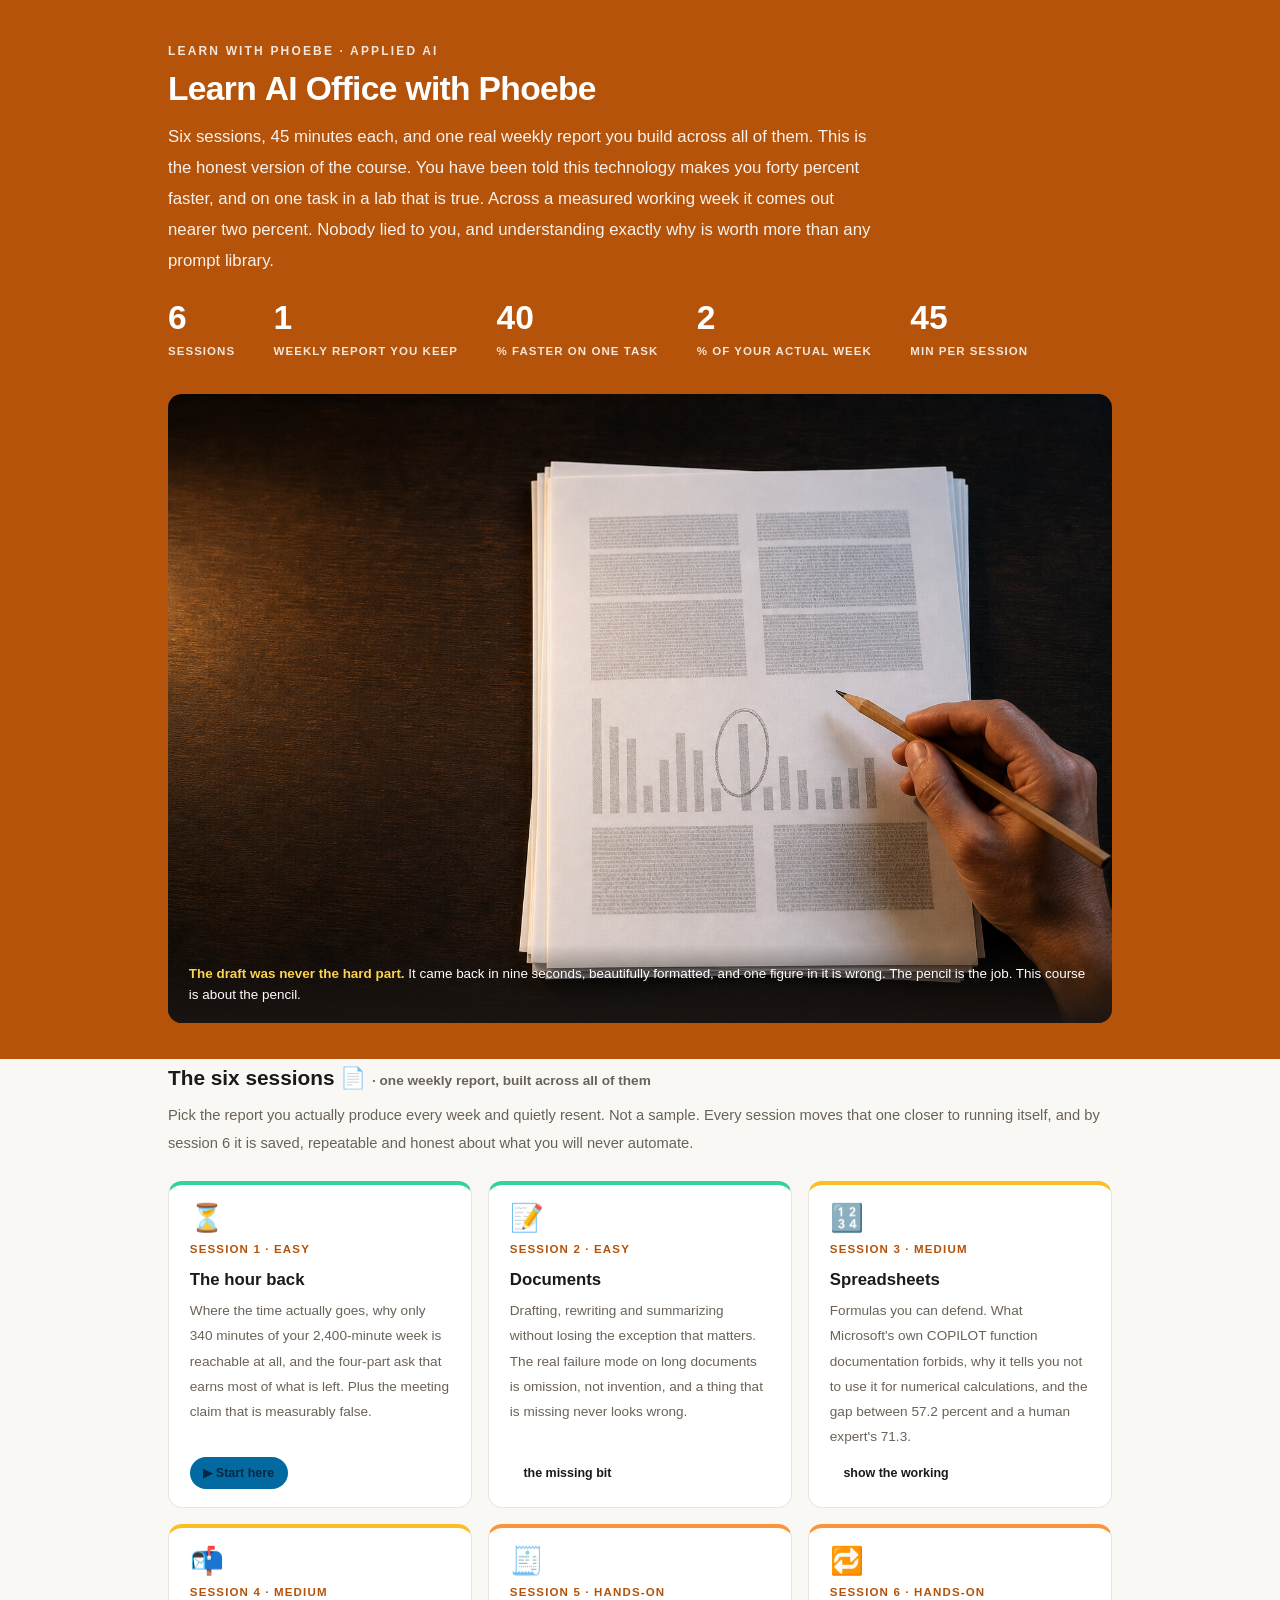
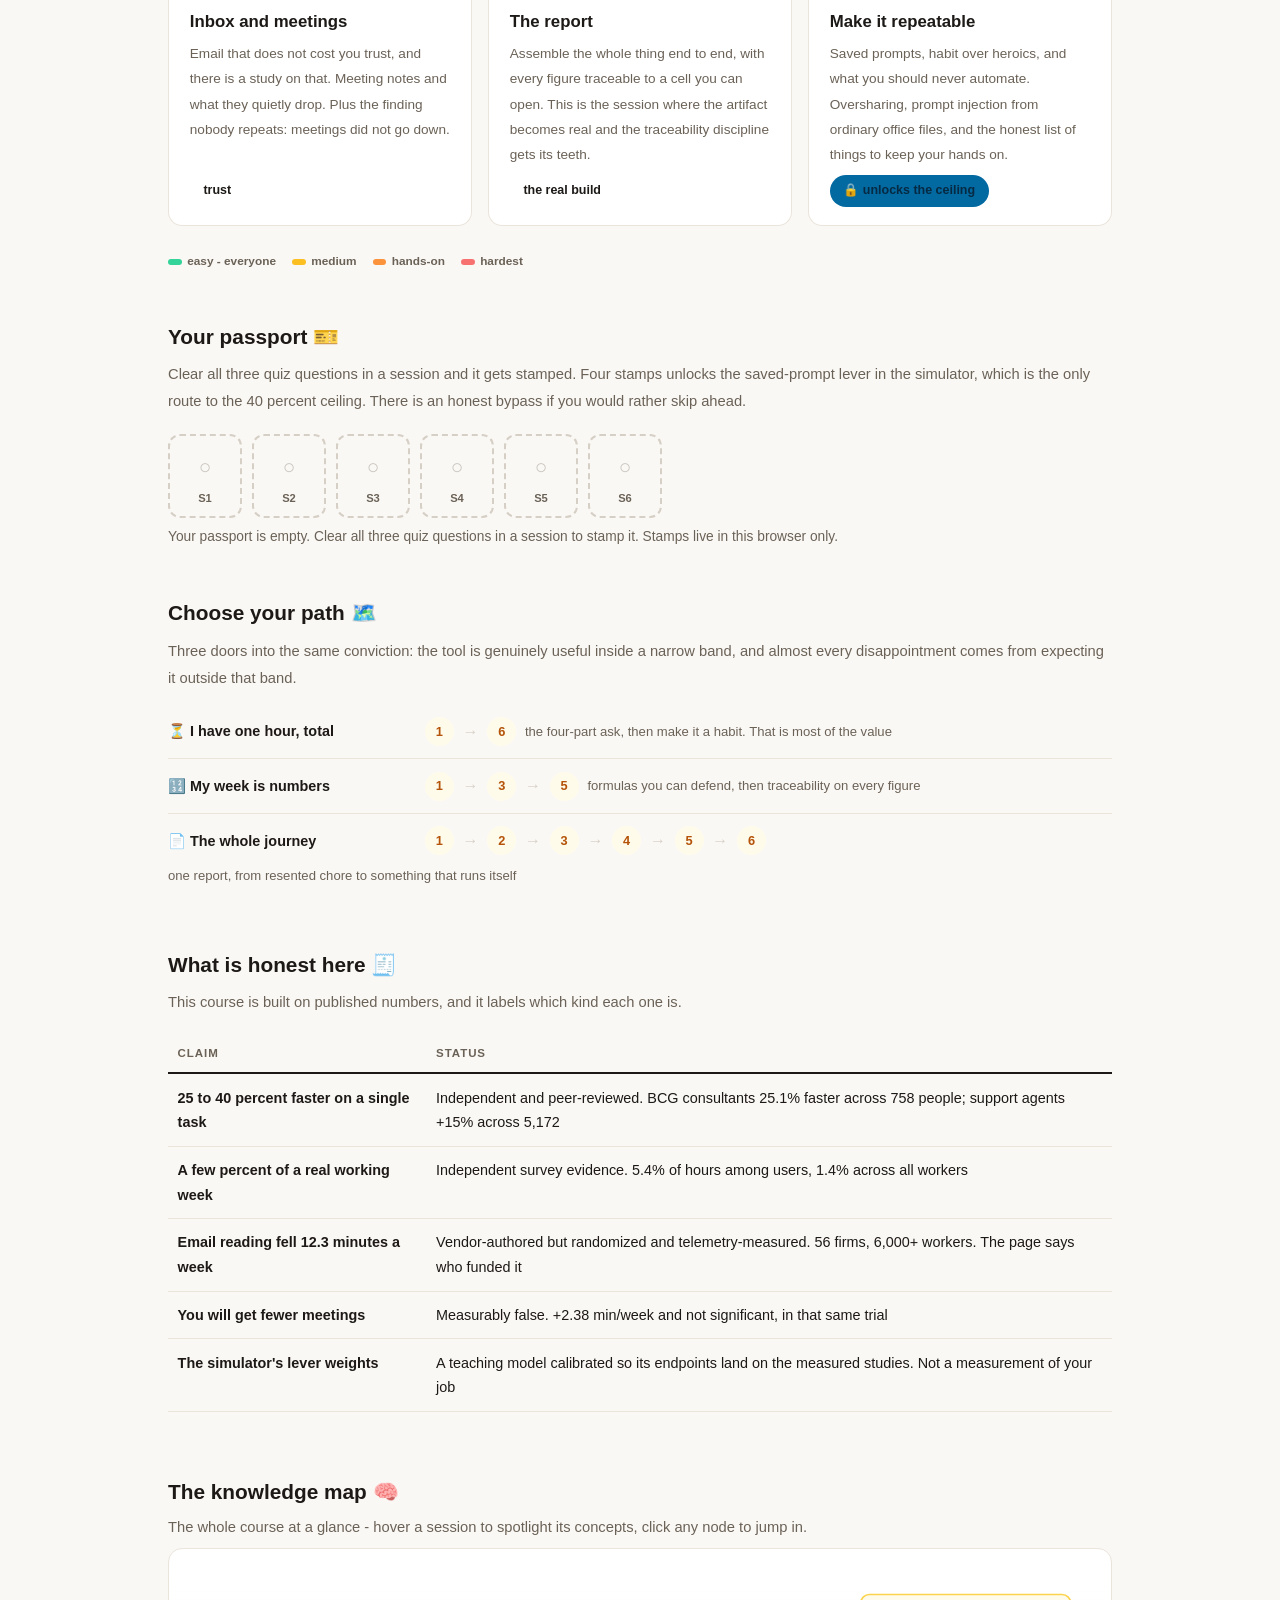
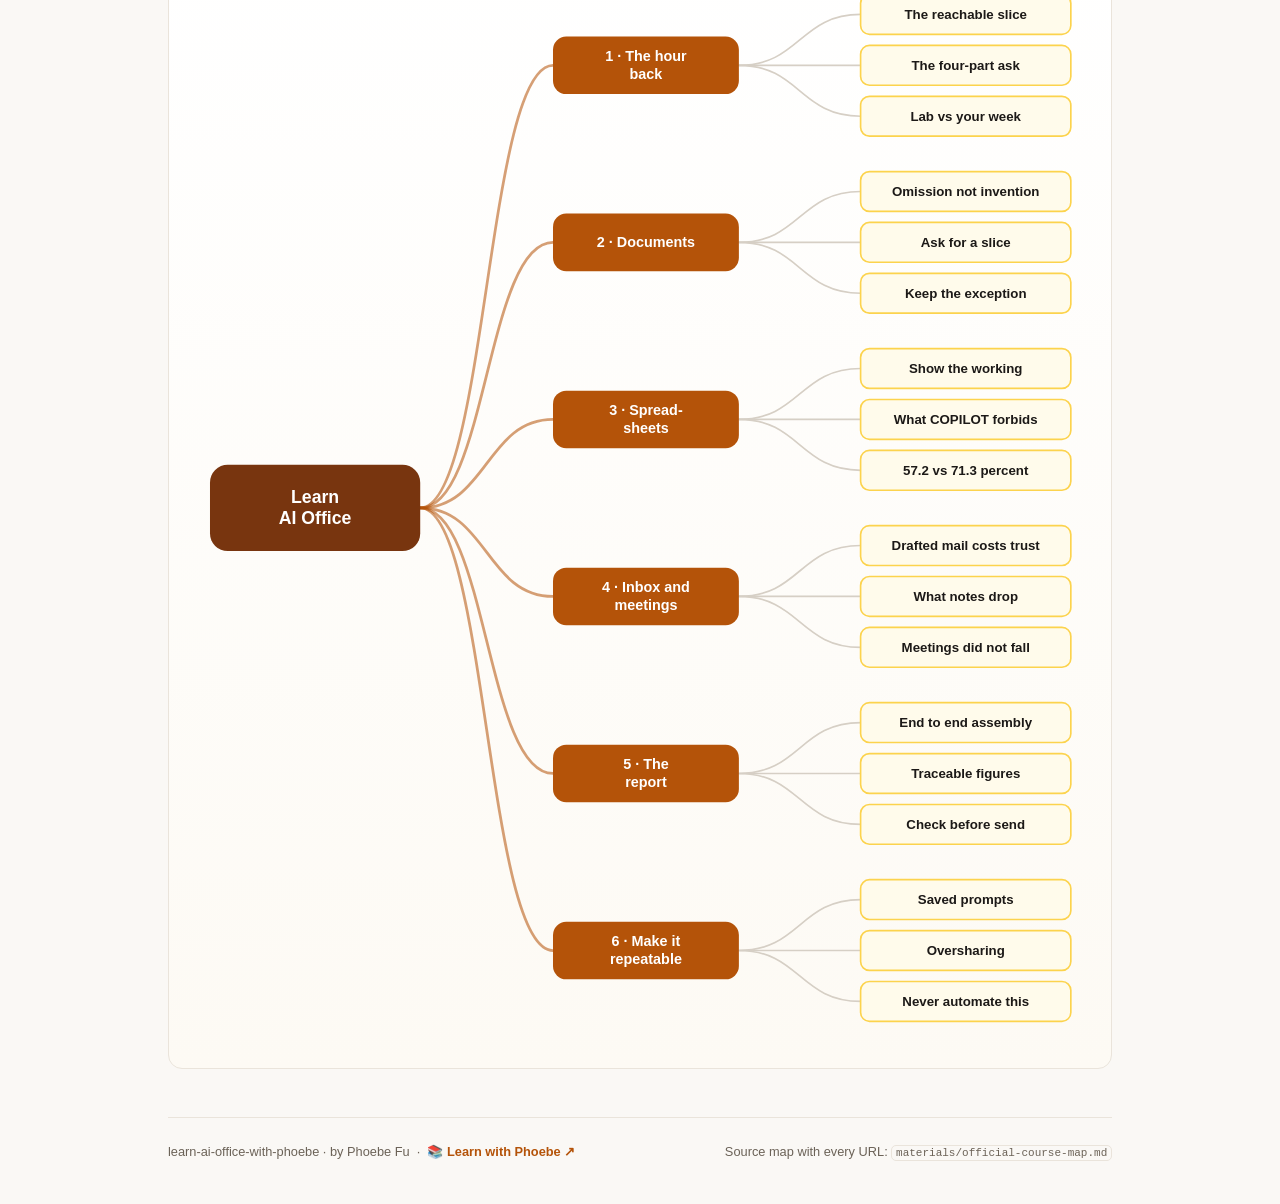
==== index.html @ a5133c62 "Style .mono and .callout.warn, which markup used but no stylesheet defined An estate-wide sweep for " ====
<!DOCTYPE html>
<html lang="en">
<head>
<meta charset="UTF-8">
<meta name="viewport" content="width=device-width, initial-scale=1.0">
<!-- social:start -->
<meta name="description" content="Six sessions, one weekly report. An honest course about AI at work: why 40 percent faster on one task becomes 2 percent of your week, and what to do about it. Free, by Phoebe Fu.">
<meta property="og:type" content="website">
<meta property="og:site_name" content="Learn with Phoebe">
<meta property="og:title" content="Learn AI Office with Phoebe">
<meta property="og:description" content="Six sessions, one weekly report. Why 40 percent faster on one task becomes 2 percent of your week, and what to do about it.">
<meta property="og:url" content="https://phoebefu6.github.io/learn-ai-office-with-phoebe/">
<meta property="og:image" content="https://phoebefu6.github.io/learn-ai-office-with-phoebe/assets/og-cover.png">
<meta property="og:image:width" content="1200">
<meta property="og:image:height" content="630">
<meta name="twitter:card" content="summary_large_image">
<meta name="twitter:title" content="Learn AI Office with Phoebe">
<meta name="twitter:description" content="Six sessions, one weekly report. An honest course about AI at work.">
<meta name="twitter:image" content="https://phoebefu6.github.io/learn-ai-office-with-phoebe/assets/og-cover.png">
<!-- social:end -->
<title>Learn AI Office with Phoebe</title>
<link rel="stylesheet" href="assets/style.css?v=3">
<style>

  .stats-row { display: flex; gap: 2.4rem; margin-top: 1.5rem; flex-wrap: wrap; }
  .stat b { display: block; font-size: 2.1rem; font-weight: 800; line-height: 1.05; font-variant-numeric: tabular-nums; }
  .stat span { font-size: .72rem; opacity: .85; text-transform: uppercase; letter-spacing: .09em; font-weight: 600; }

  .course-grid { display: grid; grid-template-columns: repeat(auto-fit, minmax(17rem, 1fr)); gap: 1rem; margin-top: 1.5rem; }
  .course-card {
    border: 1px solid var(--hairline);
    border-top: 4px solid var(--diff, var(--indigo));
    border-radius: var(--radius);
    padding: 1.2rem 1.3rem 1.1rem;
    display: flex;
    flex-direction: column;
    gap: .5rem;
    text-decoration: none;
    color: var(--ink);
    background: #fff;
    transition: box-shadow .15s ease, border-color .15s ease, transform .15s ease;
    position: relative;
  }
  .course-card:hover { border-color: var(--indigo-soft); border-top-color: var(--diff, var(--indigo)); box-shadow: 0 8px 28px rgba(180,83,9,.14); transform: translateY(-3px); }
  .course-card .cicon { font-size: 1.7rem; line-height: 1; }
  .course-card .cnum { font-size: .72rem; font-weight: 700; color: var(--indigo); text-transform: uppercase; letter-spacing: .1em; }
  .course-card h3 { font-size: 1.05rem; font-weight: 800; line-height: 1.3; }
  .course-card p { font-size: .85rem; color: var(--muted); flex: 1; }
  .course-card .meta { display: flex; gap: .4rem; flex-wrap: wrap; }

  .diff-legend { display: flex; gap: 1rem; margin-top: 1.6rem; font-size: .74rem; color: var(--muted); font-weight: 600; flex-wrap: wrap; }
  .diff-legend i { display: inline-block; width: .85rem; height: .35rem; border-radius: 999px; margin-right: .35rem; vertical-align: middle; }

  .paths { margin-top: 2.6rem; }
  .paths h2 { font-size: 1.3rem; font-weight: 800; margin-bottom: .3rem; }
  .paths .plede { color: var(--muted); font-size: .92rem; margin-bottom: .8rem; }
  .path { display: flex; gap: .55rem; align-items: center; padding: .75rem 0; border-bottom: .5px solid var(--hairline); flex-wrap: wrap; }
  .path:last-child { border-bottom: none; }
  .path b { min-width: 15.5rem; font-size: .9rem; }
  .path .pstep { background: var(--indigo-50); color: var(--indigo); border-radius: 999px; padding: .16rem .68rem; font-weight: 700; font-size: .8rem; text-decoration: none; transition: all .12s ease; }
  .path .pstep:hover { background: var(--indigo); color: #fff; }
  .path .parr { color: var(--faint); font-weight: 700; }

  .mm-section { margin-top: 1.6rem; }
  .mm-section h2 { font-size: 1.3rem; font-weight: 800; margin-bottom: .2rem; }
  .mm-section .mm-lede { color: var(--muted); font-size: .92rem; margin-bottom: .4rem; }
  .mm-wrap { border: 1px solid var(--hairline); border-radius: var(--radius); background: linear-gradient(180deg,#fff,#FDFAF4); padding: .6rem; overflow-x: auto; }
  .mm-svg { width: 100%; height: auto; display: block; max-width: 60rem; margin: 0 auto; min-width: 34rem; }
  .mm-link { cursor: pointer; text-decoration: none; }
  .mm-node rect { transition: opacity .15s ease, filter .15s ease; }
  .mm-node text { pointer-events: none; }
  .mm-link:hover .mm-node rect { filter: brightness(1.06); }
  .mm-edge { transition: opacity .15s ease; }

  .hero-art { position: relative; margin: 1.8rem 0 0; border-radius: var(--radius); overflow: hidden; background: #1A1512; }
  .hero-art img { display: block; width: 100%; height: auto; }
  .hero-art figcaption {
    position: absolute; left: 0; right: 0; bottom: 0; padding: 1.1rem 1.3rem;
    background: linear-gradient(to top, rgba(26,21,18,.94), rgba(26,21,18,0));
    color: #fff; font-size: .84rem; line-height: 1.6;
  }
  .hero-art figcaption b { color: #FCD34D; }
  @media (max-width: 720px) { .hero-art figcaption { position: static; background: #1A1512; } }
</style>
</head>
<body>

<header class="masthead">
  <div class="wrap">
    <div class="eyebrow">Learn with Phoebe · Applied AI</div>
    <h1>Learn AI <span class="accent">Office</span> with Phoebe</h1>
    <p class="sub">Six sessions, 45 minutes each, and one real weekly report you build across all of them. This is the honest version of the course. You have been told this technology makes you forty percent faster, and on one task in a lab that is true. Across a measured working week it comes out nearer two percent. Nobody lied to you, and understanding exactly why is worth more than any prompt library.</p>
    <div class="stats-row">
      <div class="stat"><b data-count="6">6</b><span>sessions</span></div>
      <div class="stat"><b data-count="1">1</b><span>weekly report you keep</span></div>
      <div class="stat"><b data-count="40">40</b><span>% faster on one task</span></div>
      <div class="stat"><b data-count="2">2</b><span>% of your actual week</span></div>
      <div class="stat"><b data-count="45">45</b><span>min per session</span></div>
    </div>
    <figure class="hero-art">
      <img src="assets/hero.png" alt="An immaculate printed report on a dark desk under a warm lamp. Every word on the page is an abstract grey texture. One bar on its chart has been circled by hand in graphite pencil, and a hand holds the pencil stopped just above the paper.">
      <figcaption><b>The draft was never the hard part.</b> It came back in nine seconds, beautifully formatted, and one figure in it is wrong. The pencil is the job. This course is about the pencil.</figcaption>
    </figure>
  </div>
</header>

<main class="wrap">

  <section class="section">
    <div class="paths" style="margin-top:0">
      <h2>The six sessions 📄 <span style="font-size:.85rem;font-weight:600;color:var(--muted)">· one weekly report, built across all of them</span></h2>
      <p class="plede">Pick the report you actually produce every week and quietly resent. Not a sample. Every session moves that one closer to running itself, and by session 6 it is saved, repeatable and honest about what you will never automate.</p>
    </div>

    <div class="course-grid">
      <a class="course-card" href="courses/01-the-hour-back.html" style="--diff:#34D399">
        <span class="cicon">⏳</span>
        <span class="cnum">Session 1 · easy</span>
        <h3>The hour back</h3>
        <p>Where the time actually goes, why only 340 minutes of your 2,400-minute week is reachable at all, and the four-part ask that earns most of what is left. Plus the meeting claim that is measurably false.</p>
        <span class="meta"><span class="pill amber">▶ Start here</span></span>
      </a>
      <a class="course-card" href="courses/02-documents.html" style="--diff:#34D399">
        <span class="cicon">📝</span>
        <span class="cnum">Session 2 · easy</span>
        <h3>Documents</h3>
        <p>Drafting, rewriting and summarizing without losing the exception that matters. The real failure mode on long documents is omission, not invention, and a thing that is missing never looks wrong.</p>
        <span class="meta"><span class="pill">the missing bit</span></span>
      </a>
      <a class="course-card" href="courses/03-spreadsheets.html" style="--diff:#FBBF24">
        <span class="cicon">🔢</span>
        <span class="cnum">Session 3 · medium</span>
        <h3>Spreadsheets</h3>
        <p>Formulas you can defend. What Microsoft's own COPILOT function documentation forbids, why it tells you not to use it for numerical calculations, and the gap between 57.2 percent and a human expert's 71.3.</p>
        <span class="meta"><span class="pill">show the working</span></span>
      </a>
      <a class="course-card" href="courses/04-inbox-and-meetings.html" style="--diff:#FBBF24">
        <span class="cicon">📬</span>
        <span class="cnum">Session 4 · medium</span>
        <h3>Inbox and meetings</h3>
        <p>Email that does not cost you trust, and there is a study on that. Meeting notes and what they quietly drop. Plus the finding nobody repeats: meetings did not go down.</p>
        <span class="meta"><span class="pill">trust</span></span>
      </a>
      <a class="course-card" href="courses/05-the-report.html" style="--diff:#FB923C">
        <span class="cicon">🧾</span>
        <span class="cnum">Session 5 · hands-on</span>
        <h3>The report</h3>
        <p>Assemble the whole thing end to end, with every figure traceable to a cell you can open. This is the session where the artifact becomes real and the traceability discipline gets its teeth.</p>
        <span class="meta"><span class="pill">the real build</span></span>
      </a>
      <a class="course-card" href="courses/06-make-it-repeatable.html" style="--diff:#FB923C">
        <span class="cicon">🔁</span>
        <span class="cnum">Session 6 · hands-on</span>
        <h3>Make it repeatable</h3>
        <p>Saved prompts, habit over heroics, and what you should never automate. Oversharing, prompt injection from ordinary office files, and the honest list of things to keep your hands on.</p>
        <span class="meta"><span class="pill amber">🔒 unlocks the ceiling</span></span>
      </a>
    </div>

    <div class="diff-legend">
      <span><i style="background:#34D399"></i>easy - everyone</span>
      <span><i style="background:#FBBF24"></i>medium</span>
      <span><i style="background:#FB923C"></i>hands-on</span>
      <span><i style="background:#F87171"></i>hardest</span>
    </div>
  </section>

  <section class="section">
    <div class="paths" style="margin-top:0">
      <h2>Your passport 🎫</h2>
      <p class="plede">Clear all three quiz questions in a session and it gets stamped. Four stamps unlocks the saved-prompt lever in the simulator, which is the only route to the 40 percent ceiling. There is an honest bypass if you would rather skip ahead.</p>
    </div>
    <div class="pp-strip"></div>
  </section>

  <section class="section">
    <div class="paths">
      <h2>Choose your path 🗺️</h2>
      <p class="plede">Three doors into the same conviction: the tool is genuinely useful inside a narrow band, and almost every disappointment comes from expecting it outside that band.</p>
      <div class="path"><b>⏳ I have one hour, total</b>
        <a class="pstep" href="courses/01-the-hour-back.html">1</a><span class="parr">→</span>
        <a class="pstep" href="courses/06-make-it-repeatable.html">6</a>
        <span style="font-size:.82rem;color:var(--muted)">the four-part ask, then make it a habit. That is most of the value</span>
      </div>
      <div class="path"><b>🔢 My week is numbers</b>
        <a class="pstep" href="courses/01-the-hour-back.html">1</a><span class="parr">→</span>
        <a class="pstep" href="courses/03-spreadsheets.html">3</a><span class="parr">→</span>
        <a class="pstep" href="courses/05-the-report.html">5</a>
        <span style="font-size:.82rem;color:var(--muted)">formulas you can defend, then traceability on every figure</span>
      </div>
      <div class="path"><b>📄 The whole journey</b>
        <a class="pstep" href="courses/01-the-hour-back.html">1</a><span class="parr">→</span>
        <a class="pstep" href="courses/02-documents.html">2</a><span class="parr">→</span>
        <a class="pstep" href="courses/03-spreadsheets.html">3</a><span class="parr">→</span>
        <a class="pstep" href="courses/04-inbox-and-meetings.html">4</a><span class="parr">→</span>
        <a class="pstep" href="courses/05-the-report.html">5</a><span class="parr">→</span>
        <a class="pstep" href="courses/06-make-it-repeatable.html">6</a>
        <span style="font-size:.82rem;color:var(--muted)">one report, from resented chore to something that runs itself</span>
      </div>
    </div>
  </section>

  <section class="section">
    <div class="paths" style="margin-top:0">
      <h2>What is honest here 🧾</h2>
      <p class="plede">This course is built on published numbers, and it labels which kind each one is.</p>
    </div>
    <table class="clean">
      <tr><th>Claim</th><th>Status</th></tr>
      <tr><td>25 to 40 percent faster on a single task</td><td>Independent and peer-reviewed. BCG consultants 25.1% faster across 758 people; support agents +15% across 5,172</td></tr>
      <tr><td>A few percent of a real working week</td><td>Independent survey evidence. 5.4% of hours among users, 1.4% across all workers</td></tr>
      <tr><td>Email reading fell 12.3 minutes a week</td><td>Vendor-authored but randomized and telemetry-measured. 56 firms, 6,000+ workers. The page says who funded it</td></tr>
      <tr><td>You will get fewer meetings</td><td>Measurably false. +2.38 min/week and not significant, in that same trial</td></tr>
      <tr><td>The simulator's lever weights</td><td>A teaching model calibrated so its endpoints land on the measured studies. Not a measurement of your job</td></tr>
    </table>
  </section>

  <section class="section mm-section">
    <h2>The knowledge map 🧠</h2>
    <p class="mm-lede">The whole course at a glance - hover a session to spotlight its concepts, click any node to jump in.</p>
    <div class="mm-wrap"><div id="mindmap"></div></div>
  </section>

  <footer class="pagefoot">
    <span>learn-ai-office-with-phoebe · by Phoebe Fu &nbsp;·&nbsp; 📚 <a href="https://phoebefu6.github.io/learn-with-phoebe/">Learn with Phoebe ↗</a></span>
    <span>Source map with every URL: <span class="mono">materials/official-course-map.md</span></span>
  </footer>

</main>

<script>
window.MINDMAP_DATA = {
  title: "Learn\nAI Office",
  centerColor: "#78350F",
  sessions: [
    { label: "The hour\nback", href: "courses/01-the-hour-back.html", color: "#34D399",
      concepts: [
        { label: "The reachable slice", href: "courses/01-the-hour-back.html" },
        { label: "The four-part ask", href: "courses/01-the-hour-back.html" },
        { label: "Lab vs your week", href: "courses/01-the-hour-back.html" } ] },
    { label: "Documents", href: "courses/02-documents.html", color: "#34D399",
      concepts: [
        { label: "Omission not invention", href: "courses/02-documents.html" },
        { label: "Ask for a slice", href: "courses/02-documents.html" },
        { label: "Keep the exception", href: "courses/02-documents.html" } ] },
    { label: "Spread-\nsheets", href: "courses/03-spreadsheets.html", color: "#FBBF24",
      concepts: [
        { label: "Show the working", href: "courses/03-spreadsheets.html" },
        { label: "What COPILOT forbids", href: "courses/03-spreadsheets.html" },
        { label: "57.2 vs 71.3 percent", href: "courses/03-spreadsheets.html" } ] },
    { label: "Inbox and\nmeetings", href: "courses/04-inbox-and-meetings.html", color: "#FBBF24",
      concepts: [
        { label: "Drafted mail costs trust", href: "courses/04-inbox-and-meetings.html" },
        { label: "What notes drop", href: "courses/04-inbox-and-meetings.html" },
        { label: "Meetings did not fall", href: "courses/04-inbox-and-meetings.html" } ] },
    { label: "The\nreport", href: "courses/05-the-report.html", color: "#FB923C",
      concepts: [
        { label: "End to end assembly", href: "courses/05-the-report.html" },
        { label: "Traceable figures", href: "courses/05-the-report.html" },
        { label: "Check before send", href: "courses/05-the-report.html" } ] },
    { label: "Make it\nrepeatable", href: "courses/06-make-it-repeatable.html", color: "#FB923C",
      concepts: [
        { label: "Saved prompts", href: "courses/06-make-it-repeatable.html" },
        { label: "Oversharing", href: "courses/06-make-it-repeatable.html" },
        { label: "Never automate this", href: "courses/06-make-it-repeatable.html" } ] }
  ]
};
</script>
<script src="assets/mindmap.js?v=1"></script>
<script src="assets/app.js?v=1"></script>
</body>
</html>
---- assets/style.css ----
/* learn-mcp-with-phoebe - editorial bold design system
   Accent: SQLite blue #B45309 · Ink navy #78350F · Flagship: amber #0369A1
   (CSS var names still read --indigo/--amber; they hold SQL-blue values.) */

:root {
  --indigo: #B45309;
  --indigo-deep: #78350F;
  --indigo-mid: #D97706;
  --indigo-soft: #FCD34D;
  --indigo-50: #FFFBEB;
  --ink: #1C1917;
  --muted: #6B6257;
  --faint: #D6CFC5;
  --hairline: #EAE4DB;
  --amber: #0369A1;
  --amber-ink: #062A43;
  --amber-50: #E8F3FA;
  --paper: #FAF8F5;
  --code-bg: #1A1512;
  --code-ink: #E8DFD5;
  --radius: 14px;
}

* { margin: 0; padding: 0; box-sizing: border-box; }

html { font-size: 16px; scroll-behavior: smooth; }
html.zoom-125 { font-size: 20px; }
html.zoom-150 { font-size: 24px; }

body {
  font-family: "Inter", -apple-system, BlinkMacSystemFont, "Segoe UI", Roboto, sans-serif;
  background: var(--paper);
  color: var(--ink);
  line-height: 1.85;
  font-feature-settings: "tnum";
}

.wrap { max-width: 62rem; margin: 0 auto; padding: 0 1.5rem; }

/* ---------- header band ---------- */
.masthead {
  background: var(--indigo);
  color: #fff;
  padding: 2.5rem 0 2.25rem;
}
.masthead .eyebrow {
  font-size: .75rem;
  letter-spacing: .18em;
  text-transform: uppercase;
  opacity: .85;
  font-weight: 600;
}
.masthead h1 {
  font-size: 2.1rem;
  line-height: 1.15;
  font-weight: 800;
  margin: .5rem 0 .75rem;
  letter-spacing: -.02em;
}
.masthead h1 .accent { color: inherit; }
.masthead .sub { font-size: 1.05rem; opacity: .92; max-width: 44rem; }

.chip-row { display: flex; flex-wrap: wrap; gap: .5rem; margin-top: 1.1rem; }
.chip {
  display: inline-flex;
  align-items: center;
  gap: .35rem;
  border-radius: 999px;
  padding: .25rem .8rem;
  font-size: .78rem;
  font-weight: 600;
  white-space: nowrap;
}
.chip.level { background: #fff; color: var(--indigo); }
.chip.audience { background: rgba(255,255,255,.16); color: #fff; border: 1px solid rgba(255,255,255,.35); }
.chip.time { background: var(--ink); color: #fff; font-variant-numeric: tabular-nums; }


/* ---------- toolbar ---------- */
.toolbar {
  position: sticky;
  top: 0;
  z-index: 40;
  background: rgba(255,255,255,.94);
  backdrop-filter: blur(6px);
  border-bottom: 1px solid var(--hairline);
  padding: .55rem 0;
}
.toolbar .wrap { display: flex; align-items: center; gap: .6rem; }
.toolbar .crumb { font-size: .8rem; color: var(--muted); font-weight: 600; margin-right: auto; }
.toolbar .crumb a { color: var(--indigo); text-decoration: none; }
.btn {
  border: 1px solid var(--hairline);
  background: #fff;
  color: var(--ink);
  border-radius: 999px;
  padding: .35rem .9rem;
  font-size: .78rem;
  font-weight: 600;
  cursor: pointer;
  font-family: inherit;
  transition: all .15s ease;
}
.btn:hover { border-color: var(--indigo); color: var(--indigo); }
.btn.primary { background: var(--indigo); border-color: var(--indigo); color: #fff; }
.btn.primary:hover { background: var(--indigo-deep); }

/* ---------- sections ---------- */
main { padding: 2.5rem 0 4rem; }

.section { margin-bottom: 2.8rem; }
.section-kicker { margin-bottom: 1rem; }
.section-kicker .klabel {
  display: block;
  font-size: .72rem;
  text-transform: uppercase;
  letter-spacing: .1em;
  color: var(--indigo);
  font-weight: 700;
  margin-bottom: .35rem;
}
.section-kicker h2 {
  font-size: 1.45rem;
  font-weight: 800;
  letter-spacing: -.01em;
  display: flex;
  align-items: center;
  gap: .7rem;
  flex-wrap: wrap;
}
.section-kicker .tag {
  border-radius: 999px;
  padding: .18rem .7rem;
  font-size: .7rem;
  font-weight: 700;
  text-transform: uppercase;
  letter-spacing: .08em;
}
.tag.concept { background: var(--indigo-50); color: var(--indigo); }
.tag.demo { background: var(--amber-50); color: var(--amber-ink); }
.tag.exercise { background: var(--ink); color: #fff; }

.lede { color: var(--muted); max-width: 46rem; margin-bottom: 1.4rem; line-height: 1.8; }

/* live vs self-study markers on cards */
.mode {
  font-size: .64rem;
  font-weight: 700;
  text-transform: uppercase;
  letter-spacing: .07em;
  padding: .14rem .6rem;
  border-radius: 999px;
  flex: none;
}
.mode.live { background: var(--indigo); color: #fff; }
.mode.self { background: #fff; color: var(--muted); border: 1px solid var(--hairline); }

/* ---------- accordions ---------- */
details.card {
  border: 1px solid var(--hairline);
  border-radius: var(--radius);
  margin-bottom: .8rem;
  overflow: hidden;
  background: #fff;
}
details.card[open] { border-color: var(--indigo-soft); box-shadow: 0 8px 28px rgba(180,83,9,.08); }
details.card summary {
  list-style: none;
  cursor: pointer;
  padding: 1rem 1.25rem;
  display: flex;
  align-items: center;
  gap: .75rem;
  font-weight: 700;
  font-size: 1.02rem;
  user-select: none;
}
details.card summary::-webkit-details-marker { display: none; }
details.card summary .dot {
  width: .6rem; height: .6rem;
  border-radius: 999px;
  background: var(--indigo);
  flex: none;
}
details.card summary .mini { margin-left: auto; font-size: .72rem; color: var(--muted); font-weight: 600; white-space: nowrap; }
details.card summary .caret { transition: transform .2s ease; color: var(--indigo); font-size: .8rem; }
details.card[open] summary .caret { transform: rotate(90deg); }
details.card .body { padding: 0 1.25rem 1.4rem; border-top: 1px solid var(--hairline); padding-top: 1.15rem; }
details.card .body p { margin-bottom: 1.05rem; max-width: 48rem; }
details.card .body p:last-child { margin-bottom: 0; }
details.card .body ul, details.card .body ol { margin: 0 0 1.1rem 1.2rem; max-width: 47rem; }
details.card .body li { margin-bottom: .65rem; }
details.card .body h4 { font-size: .95rem; font-weight: 700; margin: 1.1rem 0 .45rem; }
details.card .body h4:first-child { margin-top: 0; }

/* ---------- pills & legends ---------- */
.legend { display: flex; flex-wrap: wrap; gap: .5rem; margin: 0 0 1.2rem; }
.pill {
  display: inline-flex;
  align-items: center;
  gap: .4rem;
  border-radius: 999px;
  padding: .28rem .85rem;
  font-size: .78rem;
  font-weight: 600;
}
.pill.solid { background: var(--indigo); color: #fff; }
.pill.light { background: var(--indigo-50); color: var(--indigo); }
.pill.inkpill { background: var(--ink); color: #fff; }
.pill.amber, .pill.peach { background: var(--amber); color: var(--amber-ink); }
.pill.bare { color: var(--faint); }

/* ---------- 4D grid ---------- */
.grid-2 { display: grid; grid-template-columns: repeat(auto-fit, minmax(15rem, 1fr)); gap: .8rem; margin: .5rem 0 1rem; }
.d-card {
  border: 1px solid var(--hairline);
  border-left: 4px solid var(--indigo);
  border-radius: 10px;
  padding: 1rem 1.1rem;
}
.d-card h4 { font-size: .95rem; margin-bottom: .3rem; }
.d-card h4 .lead-letter { color: var(--indigo); }
.d-card p { font-size: .86rem; color: var(--muted); margin: 0; }

/* ---------- tables ---------- */
table.clean { width: 100%; border-collapse: collapse; font-size: .9rem; margin: .4rem 0 1rem; }
table.clean th {
  text-align: left;
  font-size: .72rem;
  text-transform: uppercase;
  letter-spacing: .08em;
  color: var(--muted);
  padding: .5rem .6rem;
  border-bottom: 2px solid var(--ink);
}
table.clean td { padding: .7rem .6rem; border-bottom: .5px solid var(--hairline); vertical-align: top; line-height: 1.7; }
table.clean td:first-child { font-weight: 600; }

/* ---------- prompt boxes ---------- */
.prompt-box {
  position: relative;
  background: var(--code-bg);
  color: var(--code-ink);
  border-radius: var(--radius);
  padding: 1.1rem 1.2rem;
  margin: 1rem 0 1.2rem;
  font-family: "SF Mono", ui-monospace, Menlo, Consolas, monospace;
  font-size: .84rem;
  line-height: 1.65;
  white-space: pre-wrap;
  word-break: break-word;
}
.prompt-box .label {
  position: absolute;
  top: -0.7rem;
  left: 1rem;
  background: var(--indigo);
  color: #fff;
  font-family: "Inter", -apple-system, sans-serif;
  font-size: .68rem;
  font-weight: 700;
  letter-spacing: .06em;
  text-transform: uppercase;
  border-radius: 999px;
  padding: .15rem .7rem;
}
.prompt-box.bad .label { background: var(--faint); color: var(--ink); }
.prompt-box.good .label { background: var(--amber); color: var(--amber-ink); }
.copy-btn {
  position: absolute;
  top: .7rem;
  right: .7rem;
  background: rgba(255,255,255,.1);
  border: 1px solid rgba(255,255,255,.25);
  color: #fff;
  border-radius: 999px;
  padding: .25rem .8rem;
  font-size: .72rem;
  font-weight: 600;
  cursor: pointer;
  font-family: "Inter", -apple-system, sans-serif;
  transition: background .15s ease;
}
.copy-btn:hover { background: rgba(255,255,255,.22); }
.copy-btn.copied { background: var(--amber); border-color: var(--amber); color: var(--amber-ink); }

/* ---------- demo steps ---------- */
.steps { counter-reset: step; margin: .6rem 0 1rem; }
.step {
  display: flex;
  gap: .9rem;
  padding: .85rem 0;
  border-bottom: .5px solid var(--hairline);
}
.step:last-child { border-bottom: none; }
.step::before {
  counter-increment: step;
  content: counter(step);
  flex: none;
  width: 1.7rem; height: 1.7rem;
  border-radius: 999px;
  background: var(--indigo-50);
  color: var(--indigo);
  font-weight: 700;
  font-size: .85rem;
  display: inline-flex;
  align-items: center;
  justify-content: center;
  margin-top: .1rem;
}
.step p { margin: 0; }

/* ---------- callouts ---------- */
.callout {
  border-radius: var(--radius);
  padding: 1rem 1.2rem;
  margin: 1rem 0;
  font-size: .92rem;
}
.callout.tip { background: var(--indigo-50); border-left: 4px solid var(--indigo); }
.callout.win { background: var(--amber-50); border-left: 4px solid var(--amber); }
.callout strong:first-child { display: block; margin-bottom: .2rem; }

.callout.example {
  background: #FFFFFF;
  border: 1px solid var(--hairline);
  border-left: 4px solid var(--amber);
  font-size: .9rem;
}
.callout.example .ex-pill {
  display: inline-block;
  background: var(--amber);
  color: var(--amber-ink);
  border-radius: 999px;
  padding: .15rem .7rem;
  font-size: .68rem;
  font-weight: 700;
  text-transform: uppercase;
  letter-spacing: .06em;
  margin-bottom: .5rem;
}
.callout.example p { margin: 0 0 .75rem; max-width: 47rem; }
.callout.example p:last-child { margin-bottom: 0; }
.callout.example ul { margin: 0 0 0 1.1rem; max-width: 46rem; }
.callout.example li { margin-bottom: .6rem; }
.callout.example li:last-child { margin-bottom: 0; }

/* ---------- zoomable figures ---------- */
figure.zoomable {
  border: 1px solid var(--hairline);
  border-radius: var(--radius);
  padding: 1.2rem;
  margin: 1rem 0 1.4rem;
  cursor: zoom-in;
  transition: box-shadow .15s ease;
  background: #fff;
}
figure.zoomable:hover { box-shadow: 0 8px 28px rgba(180,83,9,.12); }
figure.zoomable svg, figure.zoomable img { width: 100%; height: auto; display: block; }
figure.zoomable figcaption {
  margin-top: .6rem;
  font-size: .76rem;
  color: var(--muted);
  font-weight: 600;
  display: flex;
  align-items: center;
  gap: .4rem;
}

.lightbox {
  position: fixed;
  inset: 0;
  z-index: 100;
  background: rgba(28,25,23,.9);
  display: none;
  align-items: center;
  justify-content: center;
  padding: 3vh 3vw;
  cursor: zoom-out;
}
.lightbox.open { display: flex; }
.lightbox .inner {
  background: #fff;
  border-radius: var(--radius);
  padding: 2rem;
  max-width: 94vw;
  max-height: 92vh;
  overflow: auto;
}
.lightbox .inner svg, .lightbox .inner img { width: min(88vw, 70rem); height: auto; }
.lightbox .close-hint {
  position: fixed;
  top: 1rem; right: 1.4rem;
  color: #fff;
  font-size: .8rem;
  font-weight: 600;
  opacity: .8;
}

/* ---------- courses covered ---------- */
.covered { border: 1px solid var(--hairline); border-radius: var(--radius); overflow: hidden; }
.covered-row {
  display: flex;
  align-items: baseline;
  gap: .8rem;
  padding: .75rem 1.1rem;
  border-bottom: .5px solid var(--hairline);
  font-size: .9rem;
}
.covered-row:last-child { border-bottom: none; }
.covered-row .status { flex: none; }
.covered-row .name { font-weight: 600; }
.covered-row .note { margin-left: auto; color: var(--muted); font-size: .78rem; text-align: right; }

/* ---------- cheat sheet footer ---------- */
.cheat {
  background: var(--ink);
  color: #fff;
  border-radius: var(--radius);
  padding: 1.6rem 1.6rem 1.3rem;
  margin-top: 3rem;
}
.cheat h3 { font-size: 1.1rem; margin-bottom: 1rem; }
.cheat h3 span { color: var(--indigo-soft); }
.cheat .grid-2 { gap: 1rem; }
.cheat .cheat-item { border-left: 3px solid var(--indigo-mid); padding-left: .8rem; }
.cheat .cheat-item b { display: block; font-size: .85rem; color: var(--indigo-soft); }
.cheat .cheat-item span { font-size: .82rem; opacity: .85; }

footer.pagefoot {
  border-top: 1px solid var(--hairline);
  margin-top: 3rem;
  padding: 1.4rem 0 2.5rem;
  font-size: .8rem;
  color: var(--muted);
  display: flex;
  justify-content: space-between;
  flex-wrap: wrap;
  gap: .8rem;
}
footer.pagefoot a { color: var(--indigo); text-decoration: none; font-weight: 600; }

/* ---------- wayfinding: reading progress + section dots + part numbers ---------- */

#progress-bar {
  position: fixed;
  top: 0; left: 0;
  height: 3px;
  width: 0;
  background: linear-gradient(90deg, var(--indigo), var(--amber));
  z-index: 90;
}

.pagenav {
  position: fixed;
  right: 1.1rem;
  top: 50%;
  transform: translateY(-50%);
  z-index: 50;
  display: flex;
  flex-direction: column;
  gap: .55rem;
}
.pagenav a {
  width: .68rem; height: .68rem;
  border-radius: 999px;
  background: #fff;
  border: 2px solid var(--faint);
  display: block;
  position: relative;
  transition: all .15s ease;
}
.pagenav a:hover { border-color: var(--indigo); transform: scale(1.3); }
.pagenav a.active { background: var(--indigo); border-color: var(--indigo); }
.pagenav a .nlabel {
  position: absolute;
  right: 1.4rem;
  top: 50%;
  transform: translateY(-50%);
  background: var(--ink);
  color: #fff;
  font-size: .7rem;
  font-weight: 600;
  padding: .22rem .65rem;
  border-radius: 6px;
  white-space: nowrap;
  opacity: 0;
  pointer-events: none;
  transition: opacity .15s ease;
}
.pagenav a:hover .nlabel { opacity: 1; }
@media (max-width: 74rem) { .pagenav { display: none; } }

main { counter-reset: partnum -1; }
.section .section-kicker { position: relative; }
.section .section-kicker::before {
  counter-increment: partnum;
  content: counter(partnum, decimal-leading-zero);
  position: absolute;
  right: 0;
  top: -1.2rem;
  font-size: 4.4rem;
  font-weight: 800;
  color: var(--indigo-50);
  line-height: 1;
  font-variant-numeric: tabular-nums;
  pointer-events: none;
  z-index: 0;
}
.section .section-kicker > * { position: relative; z-index: 1; }

details.card summary { transition: background .15s ease; }
details.card summary:hover { background: #FDFAF4; }

/* ---------- journey strip: you are here in the series ---------- */
.journey {
  display: flex;
  align-items: center;
  gap: .45rem;
  margin-top: 1.1rem;
  flex-wrap: wrap;
}
.journey .jlabel { font-size: .7rem; font-weight: 700; text-transform: uppercase; letter-spacing: .09em; opacity: .8; margin-right: .3rem; }
.journey a {
  width: 1.7rem; height: 1.7rem;
  border-radius: 999px;
  display: inline-flex;
  align-items: center;
  justify-content: center;
  font-size: .8rem;
  font-weight: 700;
  text-decoration: none;
  color: #fff;
  border: 1.5px solid rgba(255,255,255,.45);
  transition: all .15s ease;
  font-variant-numeric: tabular-nums;
}
.journey a:hover { border-color: #fff; transform: scale(1.12); }
.journey a.here { background: #fff; color: var(--indigo); border-color: #fff; }
.journey a.dd-chip { width: auto; border-radius: 999px; padding: 0 .7rem; font-size: .72rem; }

/* ---------- check-yourself quiz ---------- */
.quiz-q {
  border: 1px solid var(--hairline);
  border-radius: var(--radius);
  padding: 1.1rem 1.25rem 1rem;
  margin-bottom: .9rem;
  background: #fff;
}
.quiz-q .qtext { font-weight: 700; margin-bottom: .7rem; }
.quiz-q .qopt {
  display: block;
  width: 100%;
  text-align: left;
  background: #fff;
  border: 1px solid var(--hairline);
  border-radius: 10px;
  padding: .6rem .9rem;
  margin-bottom: .5rem;
  font-size: .9rem;
  font-family: inherit;
  color: var(--ink);
  cursor: pointer;
  transition: all .15s ease;
}
.quiz-q .qopt:hover { border-color: var(--indigo); background: var(--indigo-50); }
.quiz-q .qopt.correct { background: var(--indigo); border-color: var(--indigo); color: #fff; font-weight: 600; }
.quiz-q .qopt.correct::after { content: "  ✓"; }
.quiz-q .qopt.wrong { background: #FEF2F2; border-color: #FCA5A5; color: #991B1B; animation: qshake .3s ease; }
.quiz-q .qopt.wrong::after { content: "  ✗ try again"; font-size: .78rem; }
.quiz-q .qopt:disabled { cursor: default; }
.quiz-q .qwhy {
  display: none;
  background: var(--amber-50);
  border-left: 4px solid var(--amber);
  border-radius: 8px;
  padding: .6rem .9rem;
  font-size: .86rem;
  margin-top: .3rem;
}
.quiz-q.answered .qwhy { display: block; }
@keyframes qshake {
  0%, 100% { transform: translateX(0); }
  25% { transform: translateX(-5px); }
  75% { transform: translateX(5px); }
}
.quiz-score { font-weight: 700; color: var(--indigo); margin-top: .4rem; }

@media (prefers-reduced-motion: reduce) {
  .quiz-q .qopt.wrong { animation: none; }
  .journey a:hover { transform: none; }
}

/* ---------- micro-interactions (react-bits inspired, vanilla) ---------- */

/* BlurText: staggered word reveal on the masthead headline */
.masthead h1 .bw {
  display: inline-block;
  opacity: 0;
  filter: blur(8px);
  transform: translateY(.35em);
  animation: bw-in .7s cubic-bezier(.22,.9,.35,1) forwards;
  animation-delay: var(--bw-delay, 0s);
}
@keyframes bw-in {
  to { opacity: 1; filter: blur(0); transform: translateY(0); }
}

/* SpotlightCard: cursor-following highlight on accordion cards */
details.card { position: relative; }
details.card::after {
  content: "";
  position: absolute;
  inset: 0;
  pointer-events: none;
  opacity: 0;
  transition: opacity .3s ease;
  background: radial-gradient(320px circle at var(--mx, 50%) var(--my, 50%), rgba(180,83,9,.09), transparent 65%);
}
details.card:hover::after { opacity: 1; }

/* ScrollReveal: sections rise in as they enter the viewport */
.js-reveal .section {
  opacity: 0;
  transform: translateY(16px);
  transition: opacity .6s ease, transform .6s cubic-bezier(.22,.9,.35,1);
}
.js-reveal .section.revealed { opacity: 1; transform: none; }

@media (prefers-reduced-motion: reduce) {
  .masthead h1 .bw { animation: none; opacity: 1; filter: none; transform: none; }
  details.card::after { display: none; }
  .js-reveal .section { opacity: 1; transform: none; transition: none; }
}

@media (max-width: 40rem) {
  .masthead h1 { font-size: 1.6rem; }
  
  .toolbar .crumb { display: none; }
}

@media print {
  .toolbar, .copy-btn { display: none; }
  details.card { border: 1px solid #ccc; }
}

/* ---------- live SQL playground (sql-live.js) ---------- */
.sqlbox {
  border: 1px solid var(--hairline);
  border-radius: var(--radius);
  background: #fff;
  overflow: hidden;
  margin: 1rem 0 1.4rem;
  box-shadow: 0 8px 28px rgba(180,83,9,.06);
}
.sql-bar {
  display: flex; align-items: center; gap: .5rem;
  padding: .5rem .8rem;
  background: var(--indigo-deep);
  color: #fff;
}
.sql-dot { width: .6rem; height: .6rem; border-radius: 999px; background: var(--amber); flex: none; }
.sql-title { font-size: .76rem; font-weight: 600; letter-spacing: .02em; opacity: .92; }
.sql-spacer { margin-left: auto; }
.sql-btn {
  border: 1px solid rgba(255,255,255,.28);
  background: rgba(255,255,255,.08);
  color: #fff;
  border-radius: 999px;
  padding: .26rem .8rem;
  font-size: .74rem; font-weight: 700; cursor: pointer;
  font-family: inherit; transition: all .14s ease; white-space: nowrap;
}
.sql-btn:hover { background: rgba(255,255,255,.2); }
.sql-btn.sql-run { background: var(--amber); color: var(--amber-ink); border-color: var(--amber); }
.sql-btn.sql-run:hover { filter: brightness(1.05); }
.sql-label {
  display: block;
  font-size: .64rem; text-transform: uppercase; letter-spacing: .09em;
  font-weight: 700; color: var(--muted);
  padding: .6rem .9rem .2rem;
}
.sql-code-wrap { border-bottom: 1px solid var(--hairline); }
.sql-code {
  width: 100%;
  border: none; outline: none; resize: vertical;
  padding: .35rem .9rem .9rem;
  font-family: "SF Mono", "JetBrains Mono", Menlo, Consolas, monospace;
  font-size: .86rem; line-height: 1.6;
  color: var(--ink); background: #fff;
  tab-size: 2;
}
.sql-out { padding: .2rem .9rem 1rem; overflow-x: auto; }
.sql-tablewrap { overflow-x: auto; }
table.sql-table { width: 100%; border-collapse: collapse; font-size: .84rem; margin: .3rem 0 .1rem; }
table.sql-table th {
  text-align: left; text-transform: uppercase; letter-spacing: .05em;
  font-size: .68rem; color: var(--indigo); font-weight: 800;
  padding: .35rem .6rem; border-bottom: 2px solid var(--indigo-50); white-space: nowrap;
}
table.sql-table td {
  padding: .32rem .6rem; border-bottom: .5px solid var(--hairline);
  font-variant-numeric: tabular-nums; white-space: nowrap;
}
table.sql-table tr:last-child td { border-bottom: none; }
.sql-null { color: var(--faint); font-style: italic; font-size: .78rem; }
.sql-note { font-size: .74rem; color: var(--muted); margin: .5rem 0 0; font-weight: 600; }
.sql-hint { font-weight: 500; font-style: italic; }
.sql-err {
  font-size: .82rem; color: #991B1B; background: #FEF2F2;
  border: 1px solid #FCA5A5; border-radius: 8px;
  padding: .55rem .75rem; margin: .4rem 0 0;
  font-family: "SF Mono", Menlo, monospace;
}
.sql-cap { font-size: .78rem; color: var(--muted); padding: 0 .9rem .8rem; }
.sqlbox.sql-had-err .sql-bar { background: #7f1d1d; }


@keyframes mcpIn { from { opacity: 0; transform: translateY(6px); } to { opacity: 1; transform: none; } }


@media (max-width: 640px) {  }


@media (max-width: 640px) {
  
  
}

/* === LWP-PATCH v2 === */
/* palette-agnostic aliases: 75 repos use --indigo/--amber, 1 uses --pine/--clay */
:root {
  --pv-accent: var(--indigo, var(--pine, #334155));
  --pv-flag: var(--amber, var(--clay, #B45309));
  --pv-flag-50: var(--amber-50, var(--clay-50, #FEF3E2));
}

/* ============================================================
   v2 - readable on a phone + reading modes
   Layout only. No palette tokens are changed.
   ============================================================ */

/* --- skip link --- */
.skip-link {
  position: absolute; left: -9999px; top: 0; z-index: 200;
  background: var(--pv-accent); color: #fff;
  padding: .7rem 1.1rem; border-radius: 0 0 var(--radius) 0;
  font-weight: 700; font-size: .85rem; text-decoration: none;
}
.skip-link:focus { left: 0; }

/* --- visible keyboard focus everywhere --- */
:focus-visible {
  outline: 3px solid var(--pv-flag);
  outline-offset: 2px;
  border-radius: 4px;
}

/* --- diagrams: hold authored width, scroll instead of shrinking --- */
.figscroll { overflow-x: auto; -webkit-overflow-scrolling: touch; overscroll-behavior-x: contain; }
.figscroll::-webkit-scrollbar { height: 6px; }
.figscroll::-webkit-scrollbar-thumb { background: var(--faint); border-radius: 3px; }

/* --- tables: scroll container + sticky row label --- */
.tablescroll { overflow-x: auto; -webkit-overflow-scrolling: touch; border-radius: var(--radius); }

/* --- section contents counter --- */
.sec-meta {
  display: block; margin-top: .3rem;
  font-size: .72rem; font-weight: 700; letter-spacing: .06em;
  text-transform: uppercase; color: var(--muted);
  font-variant-numeric: tabular-nums;
}

/* --- study-mode switch --- */
.btn.mode-on { background: var(--pv-flag); border-color: var(--pv-flag); color: #fff; }

/* --- deep-linked card gets a moment of emphasis --- */
details.card.linked { border-color: var(--pv-flag); box-shadow: 0 0 0 3px var(--pv-flag-50); }

@media (max-width: 820px) {
  /* labels keep the size they were drawn at; the figure scrolls */
  figure.zoomable svg { min-width: 820px; }
  .figscroll .mm-svg, .mindmap svg { min-width: 840px; }

  table.clean { min-width: 620px; }
  table.clean th:first-child,
  table.clean td:first-child {
    position: sticky; left: 0; background: #fff;
    box-shadow: 1px 0 0 var(--hairline);
  }

  pre, .prompt-box { overflow-x: auto; }

  /* 44px tap targets */
  details.card summary { min-height: 44px; }
  .qopt { min-height: 44px; display: flex; align-items: center; padding: .7rem .9rem; }
  .toolbar .btn, .pagefoot a { min-height: 44px; display: inline-flex; align-items: center; }
}

@media (max-width: 640px) {
  /* long inline code tokens and nowrap chips are the two things that still
     forced the page sideways below 640px: let them break rather than push
     the layout. Inside the media query only - desktop is untouched. */
  :not(pre) > code, .prompt-box span, code span,
  p span, li span, td span { overflow-wrap: anywhere; word-break: break-word; }
  .chip, .syn-chip, .pill, .mode, .tag { white-space: normal; max-width: 100%; }

  
  
  .chip-row, .legend { flex-wrap: wrap; }
  .journey { flex-wrap: wrap; row-gap: .45rem; }
}

/* --- print: a session should print as a complete handout --- */
@media print {
  .pagenav, #progress-bar, .skip-link, .journey, .lightbox { display: none !important; }
  details.card > .body { display: block !important; }
  details.card, figure, table.clean, .callout { break-inside: avoid; page-break-inside: avoid; }
  figure.zoomable svg { min-width: 0; max-width: 100%; }
  .figscroll, .tablescroll { overflow: visible; }
  a[href^="http"]::after { content: " (" attr(href) ")"; font-size: .72rem; color: #555; }
}

/* swipe hint: own line, only when the diagram really does scroll */
figure.zoomable.can-scroll figcaption { flex-wrap: wrap; }
figure.zoomable.can-scroll figcaption::after {
  content: "swipe the diagram \2192";
  flex: 0 0 100%;
  margin-top: .2rem;
  font-size: .72rem;
  font-weight: 700;
  letter-spacing: .04em;
  color: var(--pv-flag);
}
/* === /LWP-PATCH === */


/* ============================================================
   LWP WIDGET KIT v1 - wipe / hotspot / tick / tryrow / stakes
   / scorecard / passport. Self-theming off the course :root.
   ============================================================ */

/* --- shared shell --------------------------------------- */
.wk {
  margin: 26px 0;
  border: 1px solid var(--hairline);
  border-radius: var(--radius);
  background: #fff;
  box-shadow: 0 2px 10px rgba(0,0,0,.03);
  overflow: hidden;
}
.wk-head {
  display: flex; align-items: center; gap: 10px;
  padding: 12px 16px;
  background: var(--indigo-50);
  border-bottom: 1px solid var(--hairline);
}
.wk-head b {
  font-size: 0.74rem; font-weight: 800; letter-spacing: .07em;
  text-transform: uppercase; color: var(--indigo-deep);
}
.wk-head .wk-hint { font-size: 0.82rem; color: var(--muted); }
.wk-body { padding: 18px 16px; }
.wk-foot {
  padding: 10px 16px; border-top: 1px dashed var(--hairline);
  font-size: 0.82rem; color: var(--muted); background: var(--paper);
}

/* --- 1. wipe: draggable before/after ------------------- */
.wipe { position: relative; user-select: none; touch-action: none; }
.wipe-panes { position: relative; overflow: hidden; border-radius: 10px; }
.wipe-a, .wipe-b { padding: 18px 20px; font-size: 0.92rem; line-height: 1.75; }
.wipe-a { background: #FEF2F2; border: 1px solid #FCA5A5; border-radius: 10px; }
.wipe-b {
  position: absolute; inset: 0;
  background: var(--indigo-50); border: 1px solid var(--indigo-soft);
  border-radius: 10px;
  clip-path: inset(0 0 0 var(--wx, 50%));
}
.wipe-a h5, .wipe-b h5 {
  margin: 0 0 8px; font-size: 0.72rem; letter-spacing: .07em;
  text-transform: uppercase; font-weight: 800;
}
.wipe-a h5 { color: #991B1B; }
.wipe-b h5 { color: var(--indigo-deep); }
.wipe-a p, .wipe-b p { margin: 0 0 6px; }
.wipe-grip {
  position: absolute; top: 0; bottom: 0; width: 3px;
  background: var(--indigo); cursor: ew-resize; z-index: 3;
  transform: translateX(-1.5px);
}
.wipe-grip::after {
  content: "⇄"; position: absolute; top: 50%; left: 50%;
  transform: translate(-50%, -50%);
  width: 30px; height: 30px; border-radius: 999px;
  background: var(--indigo); color: #fff;
  display: grid; place-items: center;
  font-size: 0.85rem; font-weight: 800;
  box-shadow: 0 3px 12px rgba(0,0,0,.22);
}
.wipe-tags { display: flex; justify-content: space-between; margin-top: 10px; }
.wipe-tags span {
  font-size: 0.7rem; font-weight: 800; letter-spacing: .06em;
  text-transform: uppercase; padding: 3px 10px; border-radius: 999px;
}
.wipe-tags .wt-a { background: #FEF2F2; color: #991B1B; }
.wipe-tags .wt-b { background: var(--indigo-50); color: var(--indigo-deep); }

/* --- 2. hotspot: pins on a mock ------------------------ */
.hotspot { position: relative; }
.hs-mock { position: relative; border-radius: 10px; overflow: hidden; }
.hs-mock svg { display: block; width: 100%; height: auto; }
.hs-pin {
  position: absolute; left: var(--x); top: var(--y);
  transform: translate(-50%, -50%);
  width: 27px; height: 27px; border-radius: 999px;
  border: 2px solid #fff; background: var(--indigo); color: #fff;
  font: 800 0.78rem/1 Inter, sans-serif;
  display: grid; place-items: center; cursor: pointer;
  box-shadow: 0 2px 9px rgba(0,0,0,.28);
  transition: transform .16s ease, background .16s ease;
  z-index: 2;
}
.hs-pin:hover { transform: translate(-50%, -50%) scale(1.18); }
.hs-pin.on { background: var(--amber); color: var(--amber-ink); }
.hs-pin::before {
  content: ""; position: absolute; inset: -7px; border-radius: 999px;
  border: 2px solid var(--indigo); opacity: 0;
}
.hs-pin.on::before { border-color: var(--amber); opacity: .55; }
.hs-caps { margin-top: 14px; display: grid; gap: 8px; }
.hs-cap {
  display: none; gap: 10px;
  padding: 12px 14px; border-radius: 10px;
  background: var(--indigo-50); border-left: 3px solid var(--indigo);
  font-size: 0.9rem; line-height: 1.7;
}
.hs-cap.on { display: flex; }
.hs-cap b {
  flex: 0 0 auto; color: var(--indigo-deep);
  font-size: 0.74rem; letter-spacing: .06em; text-transform: uppercase;
  padding-top: 2px;
}
.hs-empty { font-size: 0.86rem; color: var(--muted); font-style: italic; }

/* --- 3. tick: travelling-dot pipeline ------------------ */
.tick-rail { position: relative; padding: 26px 0 8px; }
.tick-line {
  position: absolute; left: 4%; right: 4%; top: 40px; height: 3px;
  background: var(--hairline); border-radius: 2px;
}
.tick-fill {
  position: absolute; left: 0; top: 0; height: 100%;
  background: var(--indigo); border-radius: 2px;
  width: 0; transition: width .45s cubic-bezier(.4,0,.2,1);
}
.tick-dot {
  position: absolute; top: 41.5px; left: 4%;
  width: 15px; height: 15px; border-radius: 999px;
  background: var(--amber); border: 3px solid #fff;
  box-shadow: 0 2px 9px rgba(0,0,0,.25);
  transform: translate(-50%, -50%);
  transition: left .45s cubic-bezier(.4,0,.2,1);
  z-index: 3;
}
.tick-stages { display: flex; justify-content: space-between; position: relative; }
.tick-stage { flex: 1; text-align: center; }
.tick-stage i {
  display: block; width: 13px; height: 13px; margin: 34px auto 10px;
  border-radius: 999px; background: #fff;
  border: 3px solid var(--faint); transition: border-color .3s ease;
}
.tick-stage.done i { border-color: var(--indigo); background: var(--indigo); }
.tick-stage span {
  font-size: 0.76rem; font-weight: 700; color: var(--muted);
  transition: color .3s ease;
}
.tick-stage.done span { color: var(--ink); }
.tick-controls { display: flex; gap: 8px; align-items: center; margin-top: 6px; }
.tick-btn {
  font: 700 0.8rem Inter, sans-serif; cursor: pointer;
  padding: 7px 15px; border-radius: 999px;
  border: 1px solid var(--indigo); background: var(--indigo); color: #fff;
}
.tick-btn.ghost { background: #fff; color: var(--indigo); }
.tick-btn:disabled { opacity: .4; cursor: not-allowed; }
.tick-note {
  display: none; margin-top: 12px; padding: 13px 15px;
  background: var(--paper); border-left: 3px solid var(--amber);
  border-radius: 8px; font-size: 0.9rem; line-height: 1.75;
}
.tick-note.on { display: block; }
.tick-note b { color: var(--indigo-deep); }

/* --- 4. tryrow: inline micro-try ----------------------- */
.tryrow .tr-in {
  display: flex; gap: 8px; flex-wrap: wrap;
}
.tryrow textarea, .tryrow input[type="text"] {
  flex: 1 1 260px; min-height: 44px;
  font: 400 0.9rem/1.6 ui-monospace, SFMono-Regular, Menlo, monospace;
  padding: 10px 12px; border-radius: 9px;
  border: 1px solid var(--hairline); background: var(--paper); color: var(--ink);
  resize: vertical;
}
.tryrow textarea:focus, .tryrow input:focus {
  outline: none; border-color: var(--indigo);
  box-shadow: 0 0 0 3px var(--indigo-50);
}
.tr-go {
  font: 800 0.8rem Inter, sans-serif; cursor: pointer;
  padding: 0 18px; border-radius: 9px; min-height: 44px;
  border: 1px solid var(--indigo); background: var(--indigo); color: #fff;
}
.tr-out {
  display: none; margin-top: 12px; padding: 13px 15px;
  border-radius: 9px; background: var(--indigo-50);
  border-left: 3px solid var(--indigo);
  font-size: 0.9rem; line-height: 1.7;
}
.tr-out.on { display: block; }
.tr-out.bad { background: #FEF2F2; border-left-color: #991B1B; }
.tr-metrics { display: flex; flex-wrap: wrap; gap: 18px; margin-bottom: 6px; }
.tr-metric { display: flex; flex-direction: column; }
.tr-metric b {
  font: 800 1.35rem/1.1 Inter, sans-serif;
  font-variant-numeric: tabular-nums; color: var(--indigo-deep);
}
.tr-metric span {
  font-size: 0.68rem; font-weight: 700; letter-spacing: .06em;
  text-transform: uppercase; color: var(--muted); margin-top: 3px;
}
.tr-verdict { font-weight: 700; }
.tr-verdict.ok { color: var(--indigo-deep); }
.tr-verdict.no { color: #991B1B; }

/* --- 5. stakes: live cost meter ------------------------ */
.stakes-grid { display: grid; gap: 9px; }
.stakes-grid label {
  display: flex; align-items: flex-start; gap: 10px;
  padding: 11px 13px; border-radius: 9px;
  border: 1px solid var(--hairline); background: var(--paper);
  cursor: pointer; font-size: 0.9rem; line-height: 1.65;
  transition: border-color .16s ease, background .16s ease;
}
.stakes-grid label:hover { border-color: var(--indigo-soft); }
.stakes-grid label.on { border-color: var(--indigo); background: var(--indigo-50); }
.stakes-grid label.trap.on { border-color: #991B1B; background: #FEF2F2; }
.stakes-grid input { margin-top: 4px; accent-color: var(--indigo); flex: 0 0 auto; }
.stakes-grid .sk-d {
  margin-left: auto; flex: 0 0 auto;
  font: 800 0.76rem Inter, sans-serif; font-variant-numeric: tabular-nums;
  padding: 2px 9px; border-radius: 999px;
  background: var(--indigo-50); color: var(--indigo-deep);
}
.stakes-grid label.trap .sk-d { background: #FEF2F2; color: #991B1B; }
.stakes-read {
  display: flex; align-items: baseline; gap: 12px; flex-wrap: wrap;
  margin-top: 16px; padding: 15px 17px; border-radius: 10px;
  background: var(--indigo-deep); color: #fff;
}
.stakes-read output {
  font: 800 2.1rem/1 Inter, sans-serif; font-variant-numeric: tabular-nums;
}
.stakes-read .sk-unit { font-size: 0.85rem; opacity: .82; }
.stakes-read .sk-delta {
  margin-left: auto; font-size: 0.85rem; font-weight: 700;
  padding: 4px 11px; border-radius: 999px;
  background: rgba(255,255,255,.15);
}
.stakes-read .sk-delta.good { background: var(--amber); color: var(--amber-ink); }
.stakes-read .sk-delta.bad { background: #FCA5A5; color: #7f1d1d; }

/* --- 6. scorecard: halfway self-grade ------------------ */
.scorecard .sc-row {
  display: grid; grid-template-columns: 1fr auto; gap: 10px; align-items: center;
  padding: 11px 0; border-bottom: 1px solid var(--hairline);
}
.scorecard .sc-row:last-of-type { border-bottom: 0; }
.scorecard .sc-q { font-size: 0.92rem; line-height: 1.6; }
.scorecard .sc-q em { color: var(--muted); font-style: normal; font-size: 0.84rem; display: block; }
.sc-opts { display: flex; gap: 6px; }
.sc-opts button {
  width: 34px; height: 34px; border-radius: 8px; cursor: pointer;
  border: 1px solid var(--hairline); background: #fff; color: var(--muted);
  font: 800 0.82rem Inter, sans-serif;
}
.sc-opts button.on { background: var(--indigo); border-color: var(--indigo); color: #fff; }
.sc-total {
  margin-top: 16px; padding: 15px 17px; border-radius: 10px;
  background: var(--indigo-50); border-left: 3px solid var(--indigo);
}
.sc-total b {
  font: 800 1.6rem/1 Inter, sans-serif; font-variant-numeric: tabular-nums;
  color: var(--indigo-deep); display: block; margin-bottom: 4px;
}
.sc-total span { font-size: 0.9rem; line-height: 1.7; }

/* --- 7. passport --------------------------------------- */
.pp-pill {
  display: inline-flex; align-items: center; gap: 6px;
  font: 800 0.72rem Inter, sans-serif; letter-spacing: .04em;
  padding: 5px 12px; border-radius: 999px;
  background: var(--indigo-50); color: var(--indigo-deep);
  border: 1px solid var(--indigo-soft); cursor: default;
}
.pp-pill.full { background: var(--amber); color: var(--amber-ink); border-color: var(--amber); }
.pp-strip { display: flex; gap: 10px; flex-wrap: wrap; margin: 18px 0 6px; }
.pp-stamp {
  display: flex; flex-direction: column; align-items: center; gap: 6px;
  width: 74px; padding: 12px 6px; border-radius: 12px;
  border: 2px dashed var(--faint); background: var(--paper);
  text-decoration: none; color: var(--muted);
  transition: all .18s ease;
}
.pp-stamp:hover { border-color: var(--indigo-soft); }
.pp-stamp i { font-size: 1.3rem; font-style: normal; opacity: .35; }
.pp-stamp b { font: 800 0.7rem Inter, sans-serif; }
.pp-stamp.got {
  border-style: solid; border-color: var(--indigo);
  background: var(--indigo-50); color: var(--indigo-deep);
}
.pp-stamp.got i { opacity: 1; }
.pp-note { font-size: 0.86rem; color: var(--muted); }

/* --- 8. cliffhanger ------------------------------------ */
.callout.next {
  border-left: 4px solid var(--amber); background: var(--amber-50);
}
.callout.next .nx-pill {
  display: inline-block; margin-bottom: 7px;
  font: 800 0.68rem Inter, sans-serif; letter-spacing: .07em;
  text-transform: uppercase; padding: 3px 10px; border-radius: 999px;
  background: var(--amber); color: var(--amber-ink);
}

/* --- mobile floor (desktop is the product) ------------- */
@media (max-width: 720px) {
  .wk-body { padding: 14px 12px; }
  .stakes-read output { font-size: 1.7rem; }
  .stakes-grid .sk-d { margin-left: 0; }
  .stakes-grid label { flex-wrap: wrap; }
  .scorecard .sc-row { grid-template-columns: 1fr; }
  .sc-opts { justify-content: flex-start; }
  .tick-stage span { font-size: 0.68rem; }
  .pp-stamp { width: 62px; }
}


/* ============================================================
   office-live.js - the hour back / dilution simulator
   ============================================================ */
#office-live { margin: 28px 0; }
.ol-tabs { display: flex; gap: 8px; margin-bottom: 14px; }
.ol-tab {
  font: 800 0.8rem Inter, sans-serif; cursor: pointer;
  padding: 9px 17px; border-radius: 999px;
  border: 1px solid var(--hairline); background: #fff; color: var(--muted);
}
.ol-tab.on { background: var(--indigo); border-color: var(--indigo); color: #fff; }

.ol-readout {
  display: flex; align-items: baseline; gap: 12px; flex-wrap: wrap;
  padding: 18px 20px; border-radius: var(--radius);
  background: var(--indigo-deep); color: #fff; margin-bottom: 14px;
}
.ol-big {
  font: 800 2.9rem/1 Inter, sans-serif; font-variant-numeric: tabular-nums;
  transition: color .25s ease;
}
.ol-big.hi { color: #FCD34D; }
.ol-big.mid { color: #fff; }
.ol-big.lo { color: #FCA5A5; }
.ol-unit { font-size: 0.9rem; font-weight: 700; opacity: .9; }
.ol-cap { font-size: 0.88rem; opacity: .88; line-height: 1.6; flex: 1 1 16em; }

.ol-band {
  border: 1px solid var(--hairline); border-radius: var(--radius);
  background: #fff; padding: 15px 17px; margin-bottom: 14px;
}
.ol-bhead {
  margin: 0 0 11px; font: 800 0.72rem Inter, sans-serif;
  letter-spacing: .07em; text-transform: uppercase; color: var(--muted);
}
.ol-brow {
  display: grid; grid-template-columns: 13.5rem 1fr 3.4rem;
  gap: 10px; align-items: center; margin-bottom: 8px;
}
.ol-blab { font-size: 0.86rem; font-weight: 600; }
.ol-btrack {
  display: block; height: 13px; border-radius: 999px;
  background: var(--paper); border: 1px solid var(--hairline); overflow: hidden;
}
.ol-bfill { display: block; height: 100%; border-radius: 999px; transition: width .35s ease; }
.ol-bfill.you { background: var(--indigo); }
.ol-bfill.ref { background: var(--faint); }
.ol-bval {
  font: 800 0.86rem Inter, sans-serif; font-variant-numeric: tabular-nums;
  text-align: right;
}
.ol-bnote { grid-column: 2 / span 2; font-size: 0.78rem; color: var(--muted); margin-top: -4px; }
.ol-mrail, .ol-null, .ol-trap {
  margin: 12px 0 0; padding: 11px 14px; border-radius: 9px;
  font-size: 0.86rem; line-height: 1.7;
}
.ol-mrail { background: var(--paper); border-left: 3px solid var(--muted); color: var(--muted); }
.ol-mrail b { color: var(--ink); }
.ol-null { background: var(--amber-50); border-left: 3px solid var(--amber); color: var(--amber-ink); }
.ol-trap { background: #FEF2F2; border-left: 3px solid #991B1B; color: #7f1d1d; }

.ol-dial {
  display: flex; align-items: center; gap: 12px; flex-wrap: wrap;
  padding: 13px 16px; border-radius: var(--radius);
  border: 1px solid var(--hairline); background: var(--indigo-50);
  margin-bottom: 14px; transition: opacity .2s ease;
}
.ol-dlabel { font: 700 0.84rem Inter, sans-serif; color: var(--indigo-deep); }
.ol-range { flex: 1 1 190px; accent-color: var(--indigo); }
.ol-dval {
  font: 800 0.9rem Inter, sans-serif; font-variant-numeric: tabular-nums;
  padding: 3px 11px; border-radius: 999px; background: #fff;
  border: 1px solid var(--indigo-soft); color: var(--indigo-deep);
}

.ol-panel { border: 1px solid var(--hairline); border-radius: var(--radius); background: #fff; overflow: hidden; }
.ol-phead {
  display: flex; align-items: center; gap: 10px; flex-wrap: wrap;
  padding: 13px 16px; background: var(--indigo-50); border-bottom: 1px solid var(--hairline);
}
.ol-phead b {
  font: 800 0.74rem Inter, sans-serif; letter-spacing: .07em;
  text-transform: uppercase; color: var(--indigo-deep);
}
.ol-pnote { font-size: 0.82rem; color: var(--muted); }
.ol-lever {
  display: flex; align-items: flex-start; gap: 11px; flex-wrap: wrap;
  padding: 13px 16px; border-bottom: 1px solid var(--hairline);
  cursor: pointer; transition: background .16s ease;
}
.ol-lever:hover { background: var(--paper); }
.ol-lever.on { background: var(--indigo-50); }
.ol-lever.trap.on { background: #FEF2F2; }
.ol-lever input { margin-top: 4px; accent-color: var(--indigo); flex: 0 0 auto; }
.ol-lever.trap input { accent-color: #991B1B; }
.ol-lmid { flex: 1 1 240px; min-width: 0; }
.ol-lmid b { display: block; font-size: 0.92rem; line-height: 1.5; }
.ol-why { display: block; font-size: 0.82rem; line-height: 1.65; color: var(--muted); margin-top: 3px; }
.ol-w {
  flex: 0 0 auto; font: 800 0.74rem Inter, sans-serif; font-variant-numeric: tabular-nums;
  padding: 3px 10px; border-radius: 999px; background: var(--indigo-50); color: var(--indigo-deep);
}
.ol-lever.trap .ol-w { background: #FEF2F2; color: #991B1B; }
.ol-sess, .ol-nullchip {
  flex: 0 0 auto; font: 700 0.66rem Inter, sans-serif;
  letter-spacing: .06em; text-transform: uppercase;
  padding: 3px 9px; border-radius: 999px;
  background: var(--paper); color: var(--muted); border: 1px solid var(--hairline);
}
.ol-nullchip { background: var(--amber-50); color: var(--amber-ink); border-color: var(--amber); }
.ol-lever.locked { opacity: .72; }
.ol-lever.locked input { pointer-events: none; }
.ol-lock {
  font: 700 0.72rem Inter, sans-serif; color: var(--amber-ink);
  background: var(--amber-50); padding: 3px 10px; border-radius: 999px;
}
.ol-bypass {
  font: 700 0.72rem Inter, sans-serif; cursor: pointer; background: none; border: 0;
  text-decoration: underline; color: var(--indigo); padding: 3px 4px;
}
.ol-acts { display: flex; gap: 8px; padding: 14px 16px; flex-wrap: wrap; }
.ol-btn {
  font: 800 0.8rem Inter, sans-serif; cursor: pointer;
  padding: 9px 17px; border-radius: 999px;
  border: 1px solid var(--indigo); background: var(--indigo); color: #fff;
}
.ol-btn.ghost { background: #fff; color: var(--indigo); }
.ol-rail {
  margin: 14px 0 0; padding: 13px 16px; border-radius: 10px;
  background: var(--paper); border-left: 3px solid var(--muted);
  font-size: 0.86rem; line-height: 1.75; color: var(--muted);
}
.ol-rail b { color: var(--ink); }

@media (max-width: 720px) {
  .ol-big { font-size: 2.2rem; }
  .ol-brow { grid-template-columns: 1fr 3.4rem; }
  .ol-blab { grid-column: 1 / span 2; }
  .ol-bnote { grid-column: 1 / span 2; }
}


/* ---------- agenda bar ---------- */
/* Restored 2026-08-26. This block was missing from the aiap batch stylesheet while
   older course repos had it, so the masthead agenda rendered as run-on text.
   Band text colours are computed per palette rather than copied, because this
   batch uses much paler soft tones than the repo the block came from. */
.agenda {
  display: flex;
  border-radius: 999px;
  overflow: hidden;
  margin: 1.4rem 0 0;
  font-size: .72rem;
  font-weight: 600;
  text-align: center;
}

.agenda span { padding: .45rem .3rem; white-space: nowrap; overflow: hidden; text-overflow: ellipsis; }

.agenda .a1 { background: var(--indigo-deep); color: #fff; }
.agenda .a2 { background: var(--indigo-mid); color: var(--ink); }
.agenda .a3 { background: var(--amber); color: #fff; }
.agenda .a4 { background: var(--indigo-soft); color: var(--ink); }


/* ---------- mono, and the warn callout ---------- */
/* Added 2026-08-26. Both were used in markup with no rule anywhere in the
   estate: .mono appeared in 126 places across this batch and in zero
   stylesheets, and .callout.warn inherited only padding and radius from the
   base .callout, which sets no background, so warnings rendered as plain
   indented paragraphs. .mono needs two rules because it is used both as a
   block footer note and as inline code. */
.mono {
  font-family: ui-monospace, SFMono-Regular, "SF Mono", Menlo, Consolas, "Liberation Mono", monospace;
  font-size: .86em;
}

p.mono { color: var(--muted); }

span.mono {
  background: var(--paper);
  border: 1px solid var(--hairline);
  border-radius: 5px;
  padding: .08em .34em;
  white-space: nowrap;
}

.callout.warn { background: #FEF2F2; border-left: 4px solid #B91C1C; }
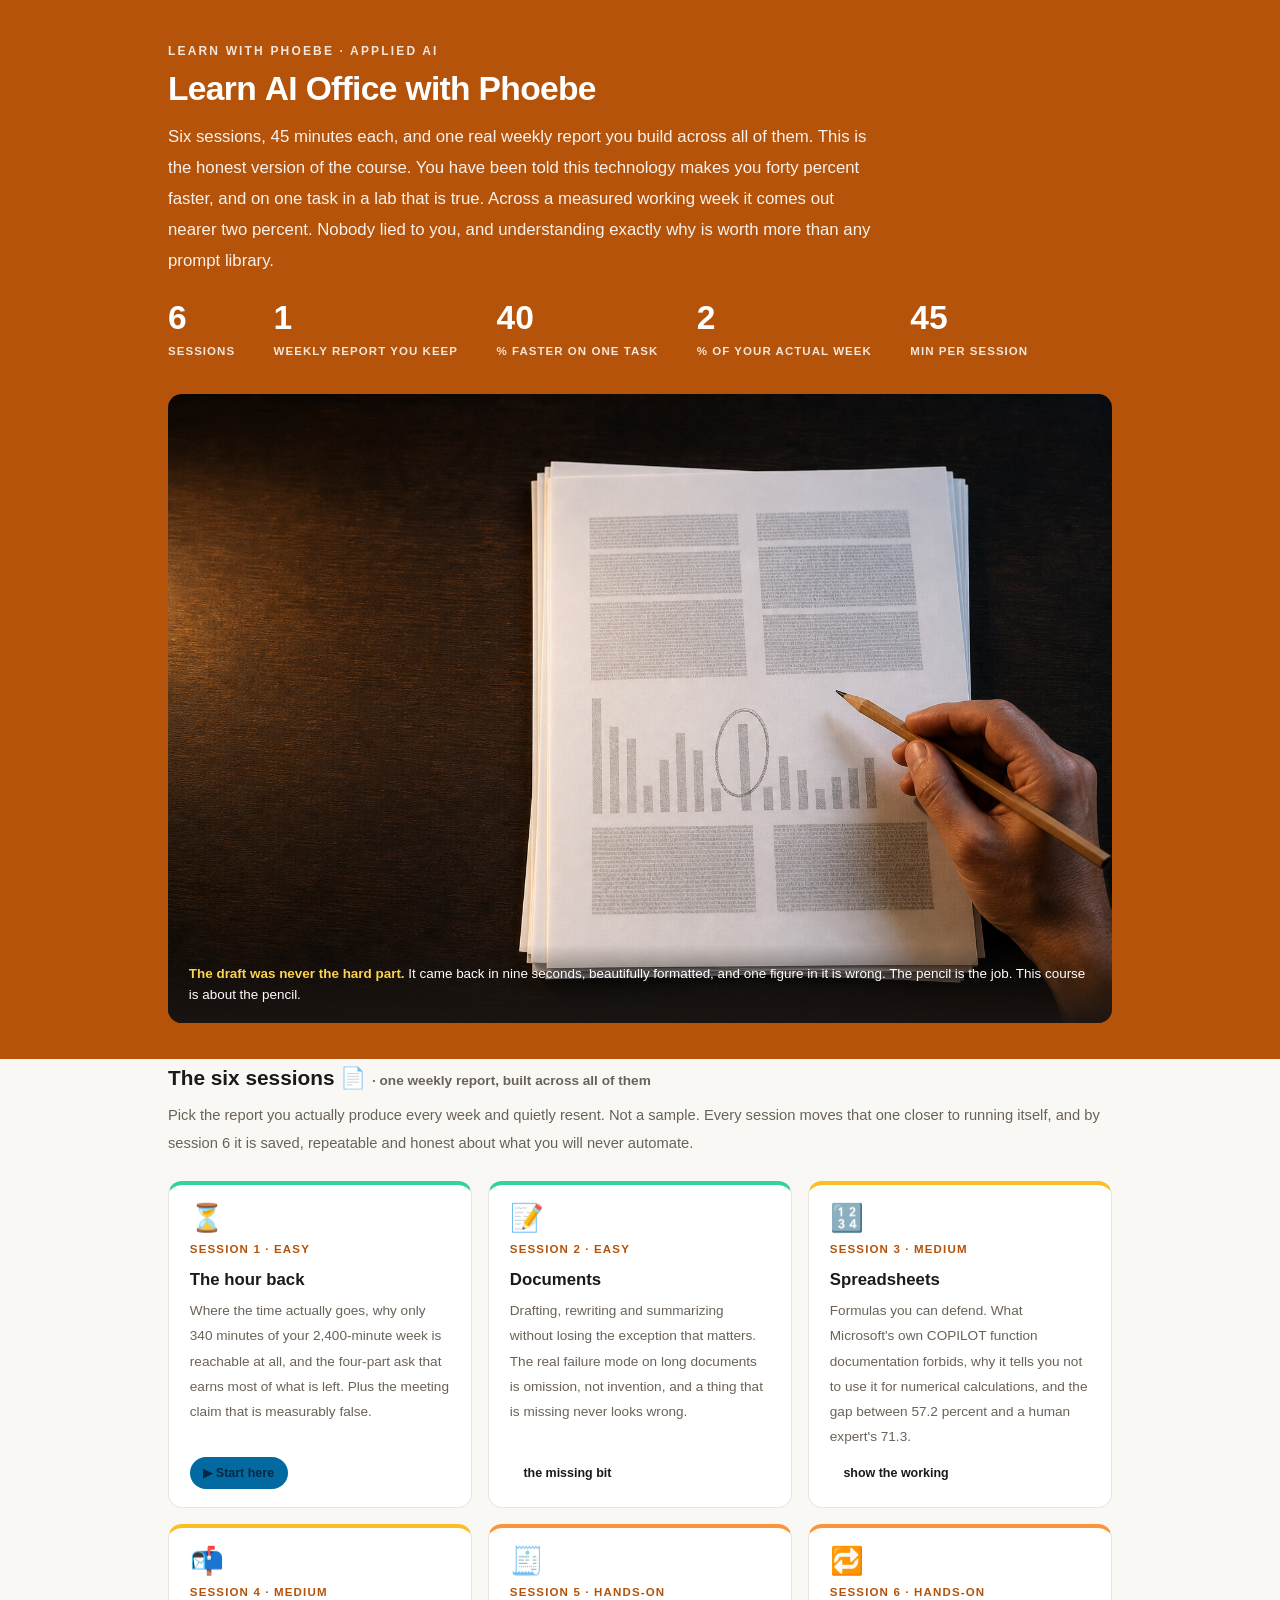
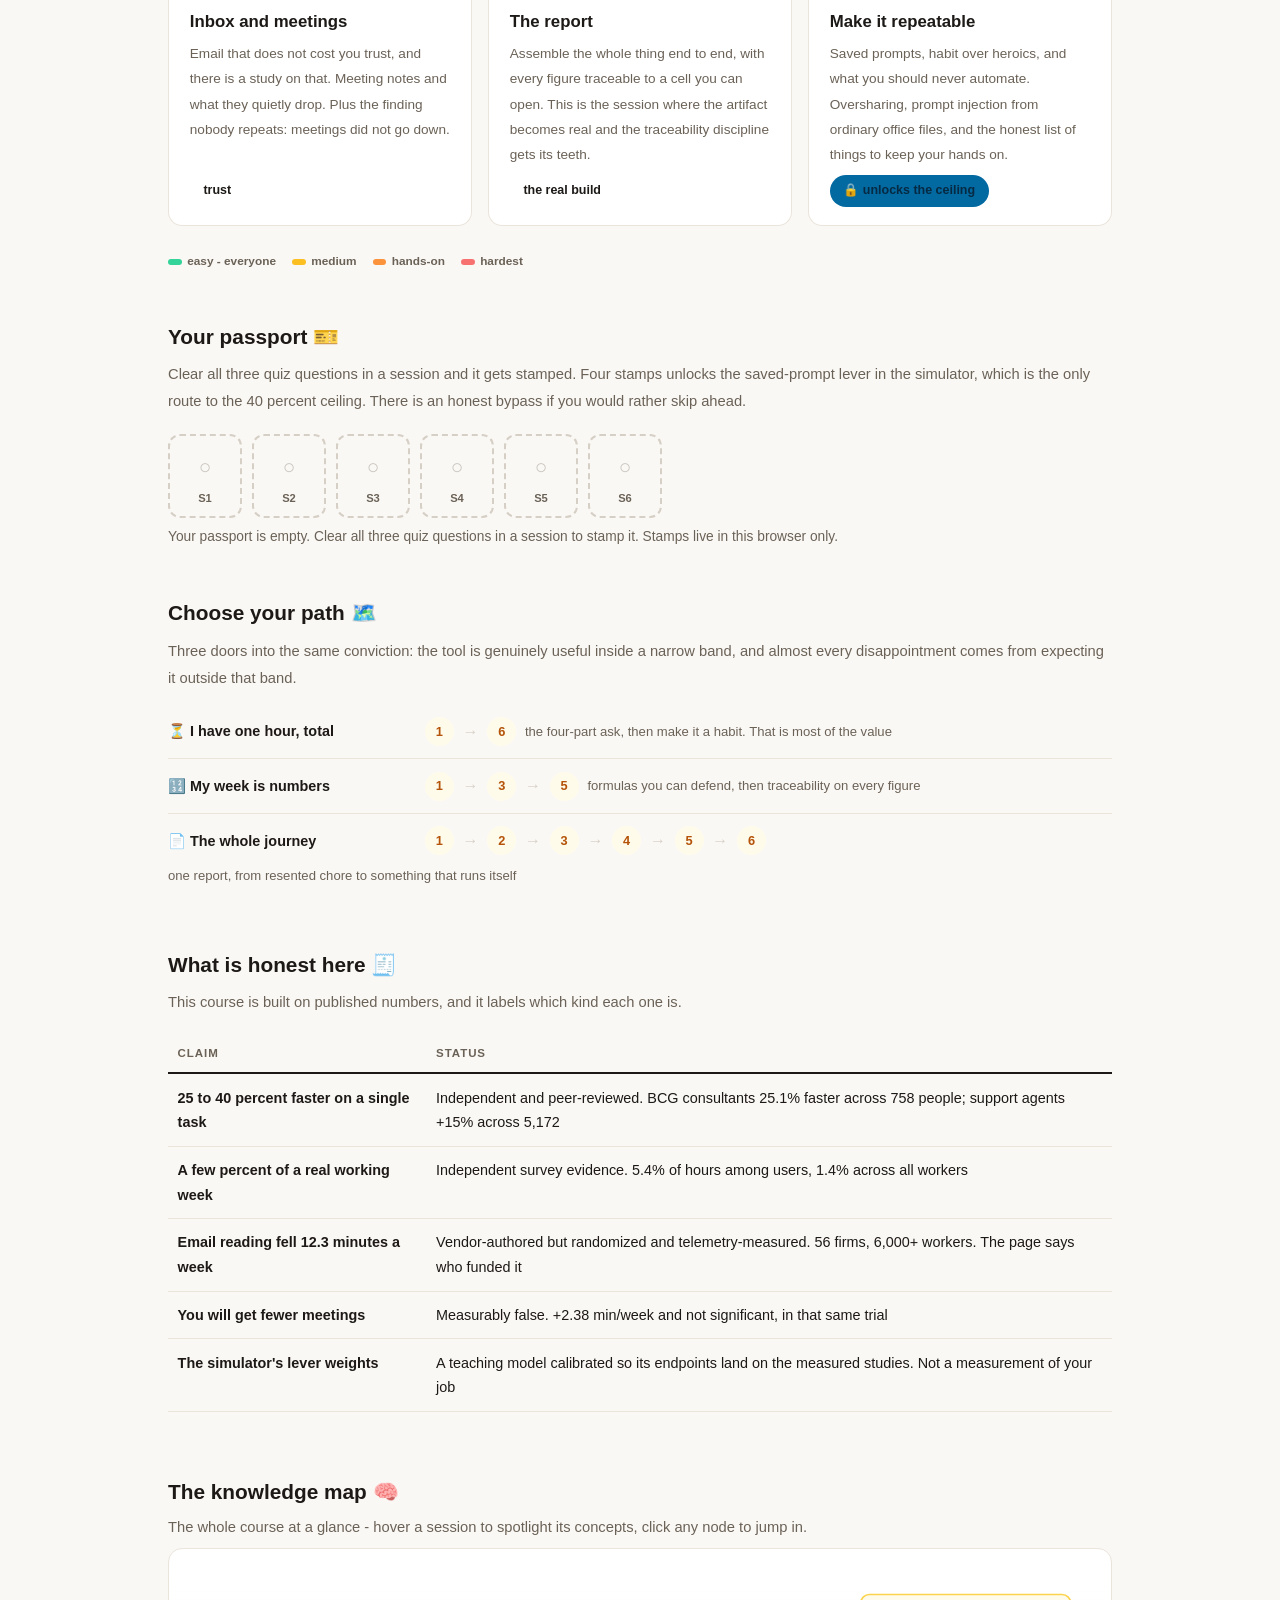
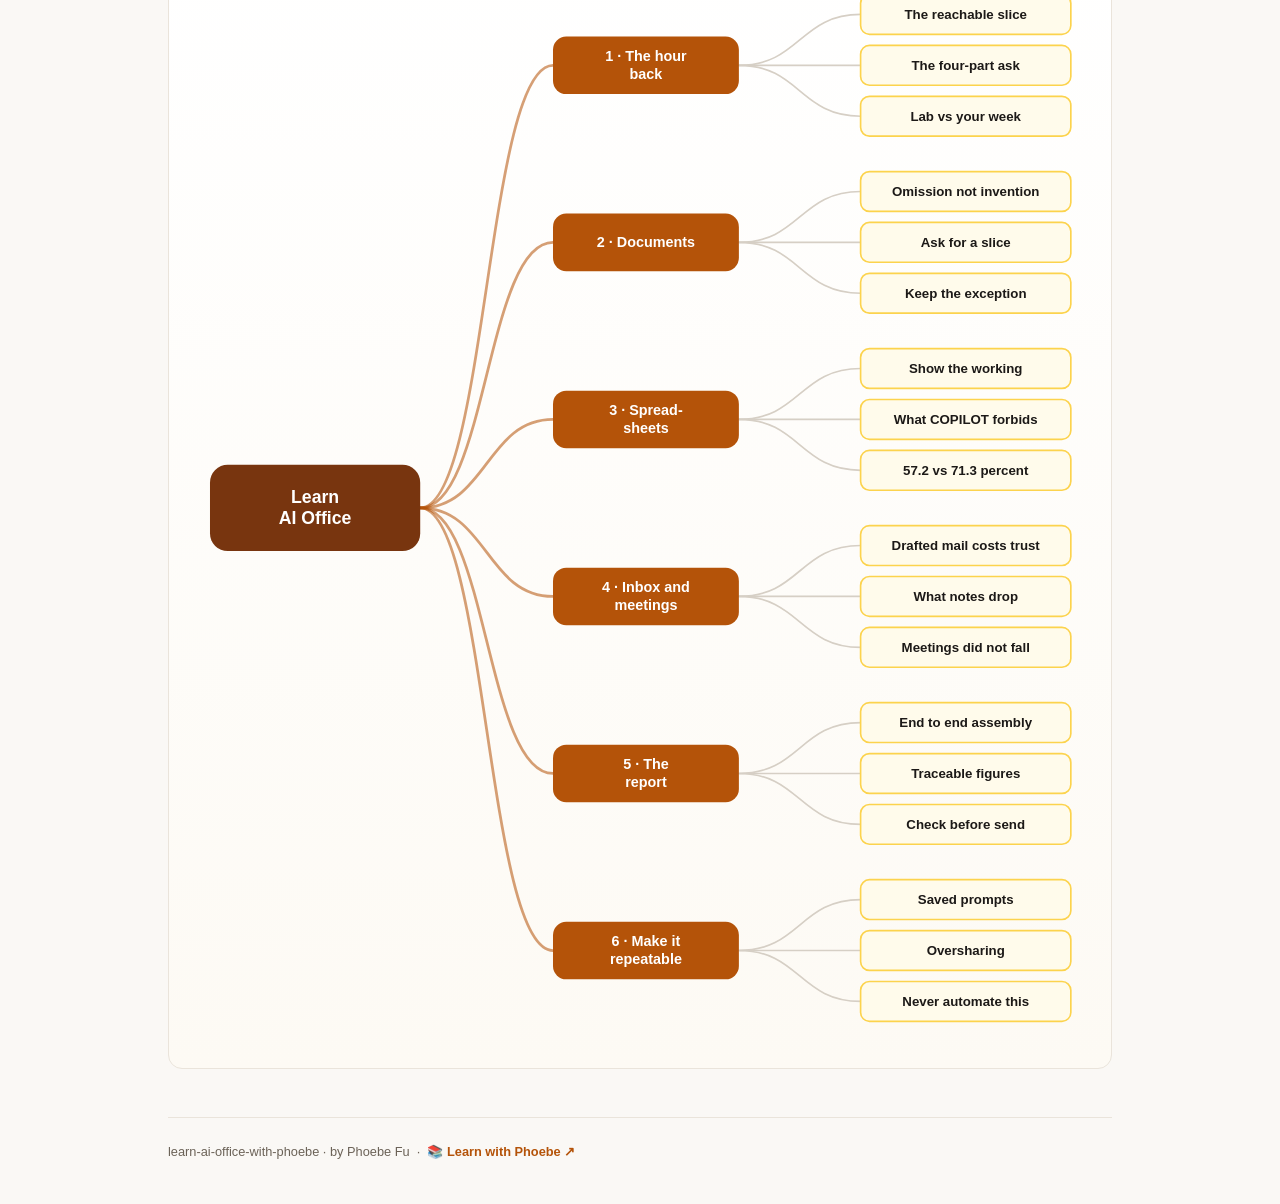
==== commit 8704582c: "Landing page: remove the internal source-map path from the footer The landing page is the course's p" ====
--- a/index.html
+++ b/index.html
@@ -223,7 +223,6 @@
 
   <footer class="pagefoot">
     <span>learn-ai-office-with-phoebe · by Phoebe Fu &nbsp;·&nbsp; 📚 <a href="https://phoebefu6.github.io/learn-with-phoebe/">Learn with Phoebe ↗</a></span>
-    <span>Source map with every URL: <span class="mono">materials/official-course-map.md</span></span>
   </footer>
 
 </main>
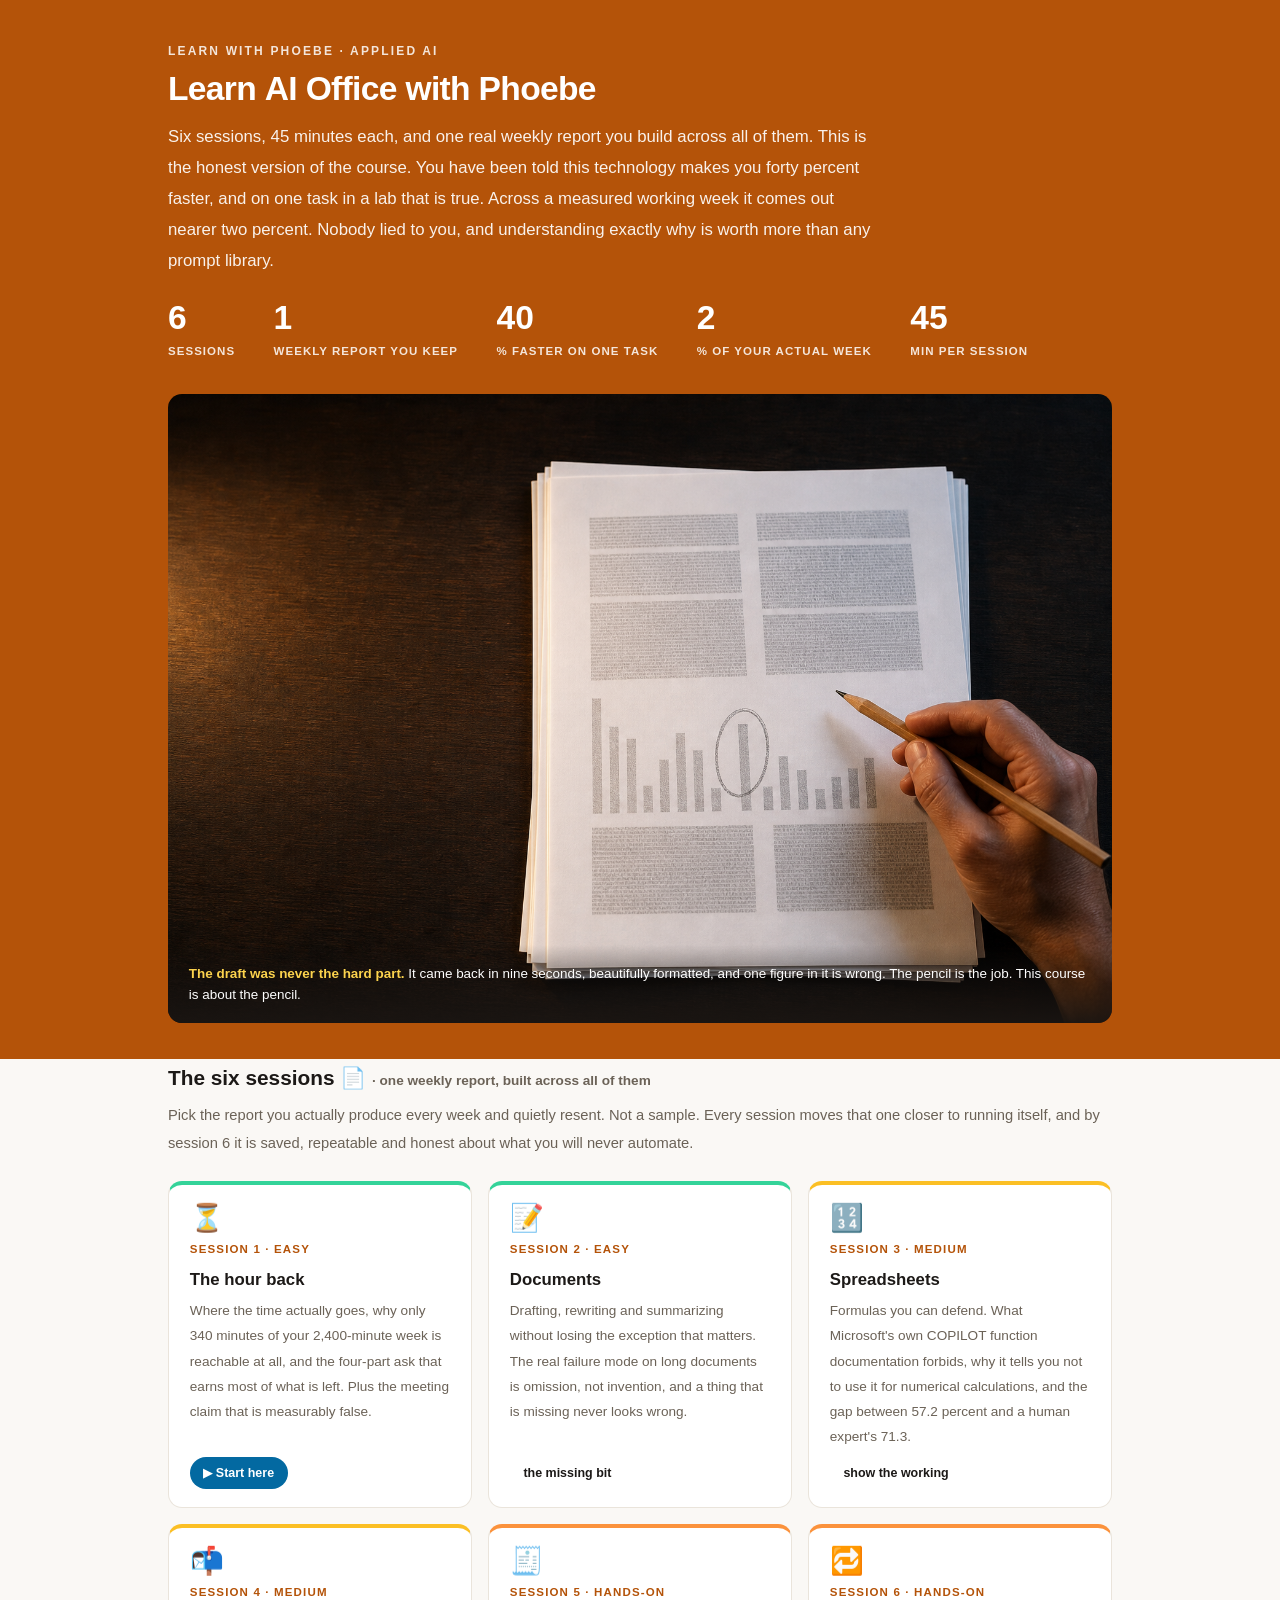
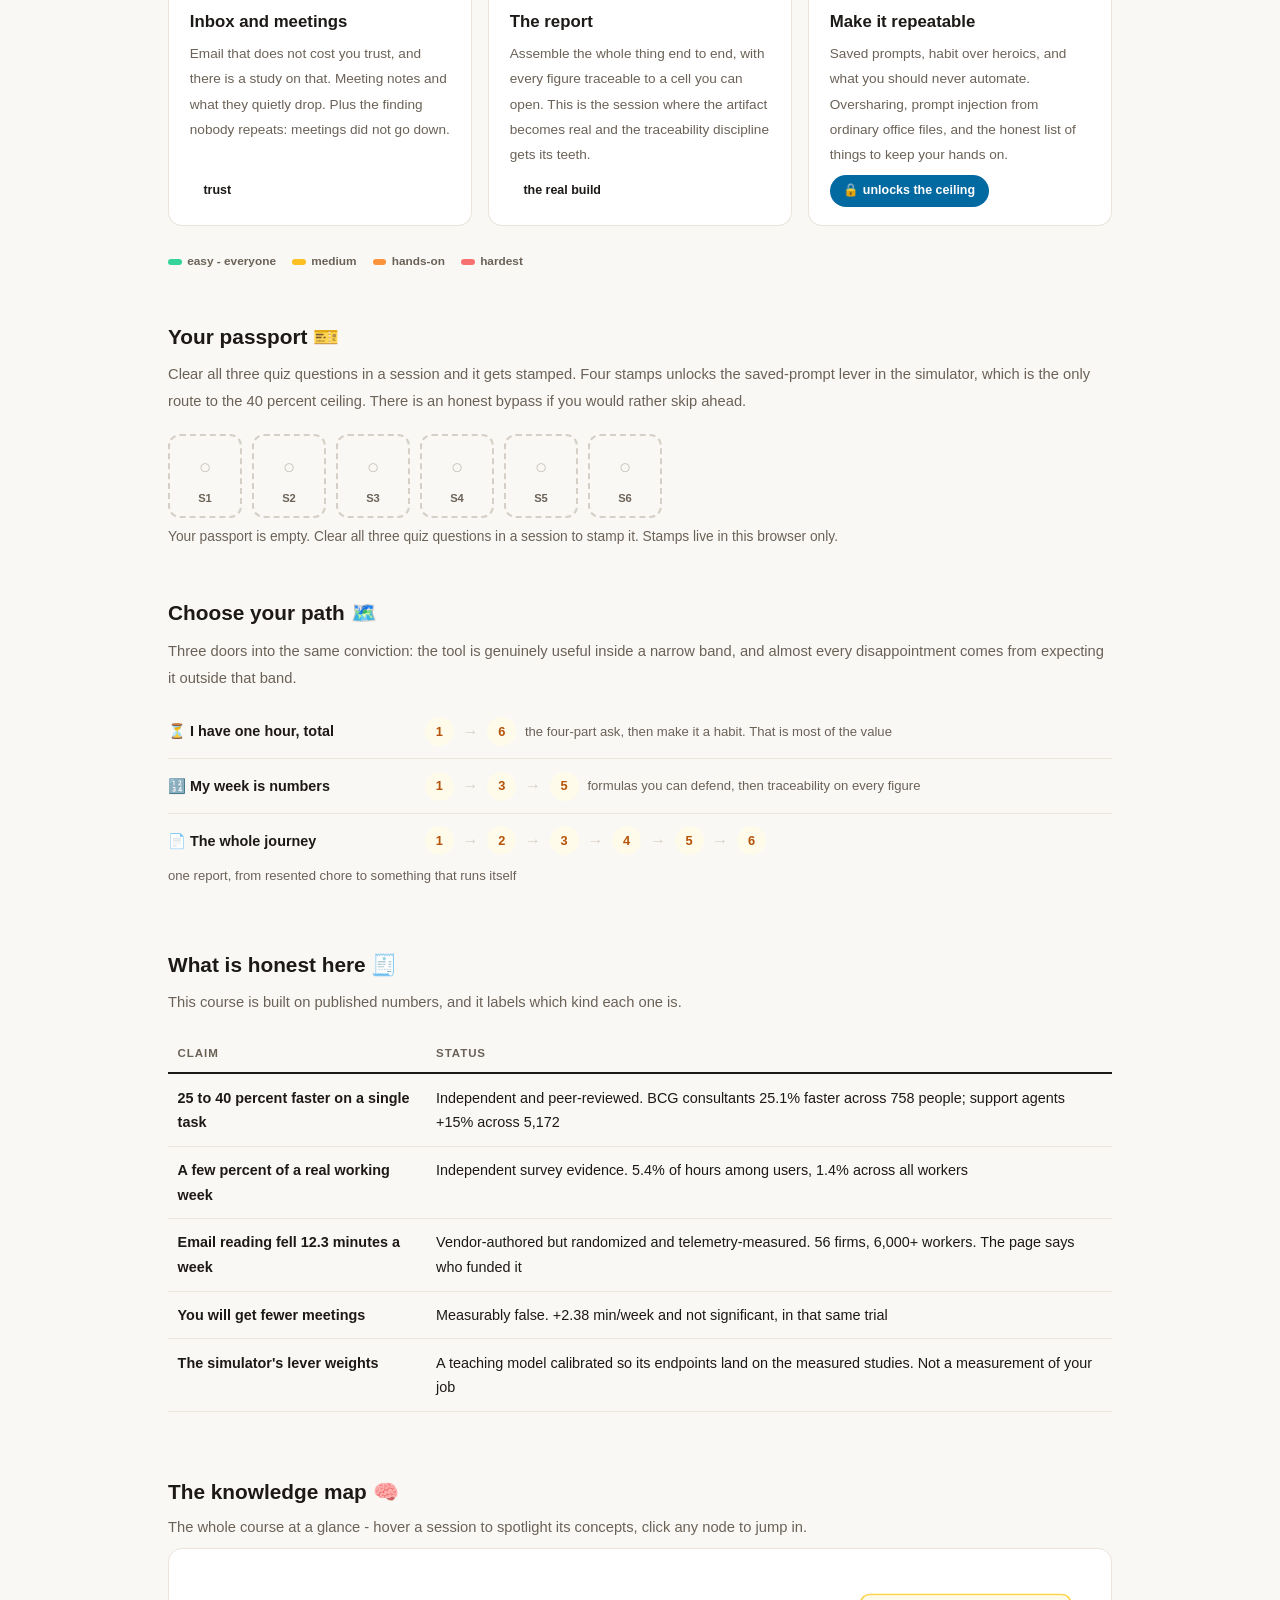
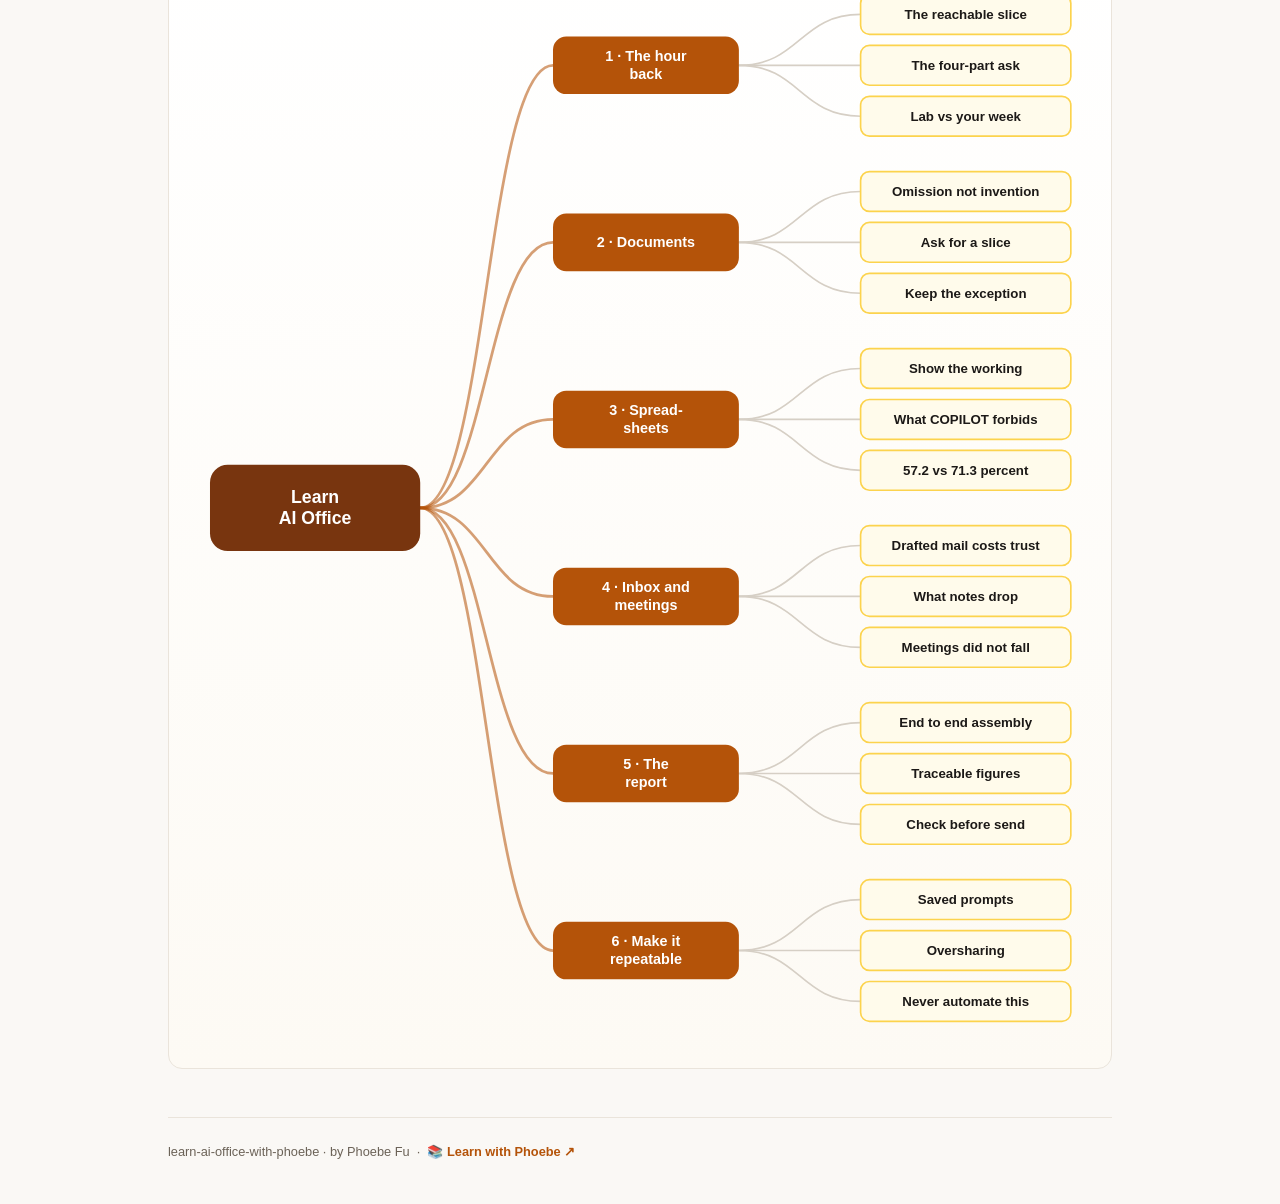
==== commit 9d5964e6: "Fix unreadable pills and labels: white text on the amber fill The "Real world" pill, build-along ste" ====
--- a/index.html
+++ b/index.html
@@ -19,7 +19,7 @@
 <meta name="twitter:image" content="https://phoebefu6.github.io/learn-ai-office-with-phoebe/assets/og-cover.png">
 <!-- social:end -->
 <title>Learn AI Office with Phoebe</title>
-<link rel="stylesheet" href="assets/style.css?v=3">
+<link rel="stylesheet" href="assets/style.css?v=6">
 <style>
 
   .stats-row { display: flex; gap: 2.4rem; margin-top: 1.5rem; flex-wrap: wrap; }
--- a/assets/style.css
+++ b/assets/style.css
@@ -86,8 +86,9 @@
   border-bottom: 1px solid var(--hairline);
   padding: .55rem 0;
 }
-.toolbar .wrap { display: flex; align-items: center; gap: .6rem; }
-.toolbar .crumb { font-size: .8rem; color: var(--muted); font-weight: 600; margin-right: auto; }
+.toolbar .wrap { display: flex; align-items: center; gap: .5rem; flex-wrap: nowrap; }
+.toolbar .crumb { font-size: .8rem; color: var(--muted); font-weight: 600; margin-right: auto; min-width: 0; white-space: nowrap; overflow: hidden; text-overflow: ellipsis; }
+.toolbar .btn { white-space: nowrap; flex: none; padding: .38rem .8rem; font-size: .78rem; line-height: 1.2; }
 .toolbar .crumb a { color: var(--indigo); text-decoration: none; }
 .btn {
   border: 1px solid var(--hairline);
@@ -207,7 +208,7 @@
 .pill.solid { background: var(--indigo); color: #fff; }
 .pill.light { background: var(--indigo-50); color: var(--indigo); }
 .pill.inkpill { background: var(--ink); color: #fff; }
-.pill.amber, .pill.peach { background: var(--amber); color: var(--amber-ink); }
+.pill.amber, .pill.peach { background: var(--amber); color: #fff; }
 .pill.bare { color: var(--faint); }
 
 /* ---------- 4D grid ---------- */
@@ -265,7 +266,7 @@
   padding: .15rem .7rem;
 }
 .prompt-box.bad .label { background: var(--faint); color: var(--ink); }
-.prompt-box.good .label { background: var(--amber); color: var(--amber-ink); }
+.prompt-box.good .label { background: var(--amber); color: #fff; }
 .copy-btn {
   position: absolute;
   top: .7rem;
@@ -282,16 +283,20 @@
   transition: background .15s ease;
 }
 .copy-btn:hover { background: rgba(255,255,255,.22); }
-.copy-btn.copied { background: var(--amber); border-color: var(--amber); color: var(--amber-ink); }
+.copy-btn.copied { background: var(--amber); border-color: var(--amber); color: #fff; }
 
 /* ---------- demo steps ---------- */
 .steps { counter-reset: step; margin: .6rem 0 1rem; }
 .step {
-  display: flex;
-  gap: .9rem;
+  display: grid;
+  grid-template-columns: max-content minmax(0, 1fr);
+  column-gap: .9rem;
+  row-gap: .2rem;
   padding: .85rem 0;
   border-bottom: .5px solid var(--hairline);
 }
+.step > * { grid-column: 2; min-width: 0; }
+.step > .prompt-box { margin: .8rem 0 .4rem; }
 .step:last-child { border-bottom: none; }
 .step::before {
   counter-increment: step;
@@ -330,7 +335,7 @@
 .callout.example .ex-pill {
   display: inline-block;
   background: var(--amber);
-  color: var(--amber-ink);
+  color: #fff;
   border-radius: 999px;
   padding: .15rem .7rem;
   font-size: .68rem;
@@ -672,7 +677,7 @@
   font-family: inherit; transition: all .14s ease; white-space: nowrap;
 }
 .sql-btn:hover { background: rgba(255,255,255,.2); }
-.sql-btn.sql-run { background: var(--amber); color: var(--amber-ink); border-color: var(--amber); }
+.sql-btn.sql-run { background: var(--amber); color: #fff; border-color: var(--amber); }
 .sql-btn.sql-run:hover { filter: brightness(1.05); }
 .sql-label {
   display: block;
@@ -795,7 +800,10 @@
   /* 44px tap targets */
   details.card summary { min-height: 44px; }
   .qopt { min-height: 44px; display: flex; align-items: center; padding: .7rem .9rem; }
-  .toolbar .btn, .pagefoot a { min-height: 44px; display: inline-flex; align-items: center; }
+  .toolbar .btn, .pagefoot a { min-height: 44px; display: inline-flex; align-items: center; justify-content: center; }
+  .toolbar .crumb, .toolbar #zoom-toggle { display: none; }
+  .toolbar .btn { flex: 1 1 0; padding: .3rem .4rem; font-size: .72rem; }
+  table.clean { display: block; overflow-x: auto; -webkit-overflow-scrolling: touch; }
 }
 
 @media (max-width: 640px) {
@@ -923,7 +931,7 @@
   z-index: 2;
 }
 .hs-pin:hover { transform: translate(-50%, -50%) scale(1.18); }
-.hs-pin.on { background: var(--amber); color: var(--amber-ink); }
+.hs-pin.on { background: var(--amber); color: #fff; }
 .hs-pin::before {
   content: ""; position: absolute; inset: -7px; border-radius: 999px;
   border: 2px solid var(--indigo); opacity: 0;
@@ -1069,7 +1077,7 @@
   padding: 4px 11px; border-radius: 999px;
   background: rgba(255,255,255,.15);
 }
-.stakes-read .sk-delta.good { background: var(--amber); color: var(--amber-ink); }
+.stakes-read .sk-delta.good { background: var(--amber); color: #fff; }
 .stakes-read .sk-delta.bad { background: #FCA5A5; color: #7f1d1d; }
 
 /* --- 6. scorecard: halfway self-grade ------------------ */
@@ -1105,7 +1113,7 @@
   background: var(--indigo-50); color: var(--indigo-deep);
   border: 1px solid var(--indigo-soft); cursor: default;
 }
-.pp-pill.full { background: var(--amber); color: var(--amber-ink); border-color: var(--amber); }
+.pp-pill.full { background: var(--amber); color: #fff; border-color: var(--amber); }
 .pp-strip { display: flex; gap: 10px; flex-wrap: wrap; margin: 18px 0 6px; }
 .pp-stamp {
   display: flex; flex-direction: column; align-items: center; gap: 6px;
@@ -1132,7 +1140,7 @@
   display: inline-block; margin-bottom: 7px;
   font: 800 0.68rem Inter, sans-serif; letter-spacing: .07em;
   text-transform: uppercase; padding: 3px 10px; border-radius: 999px;
-  background: var(--amber); color: var(--amber-ink);
+  background: var(--amber); color: #fff;
 }
 
 /* --- mobile floor (desktop is the product) ------------- */
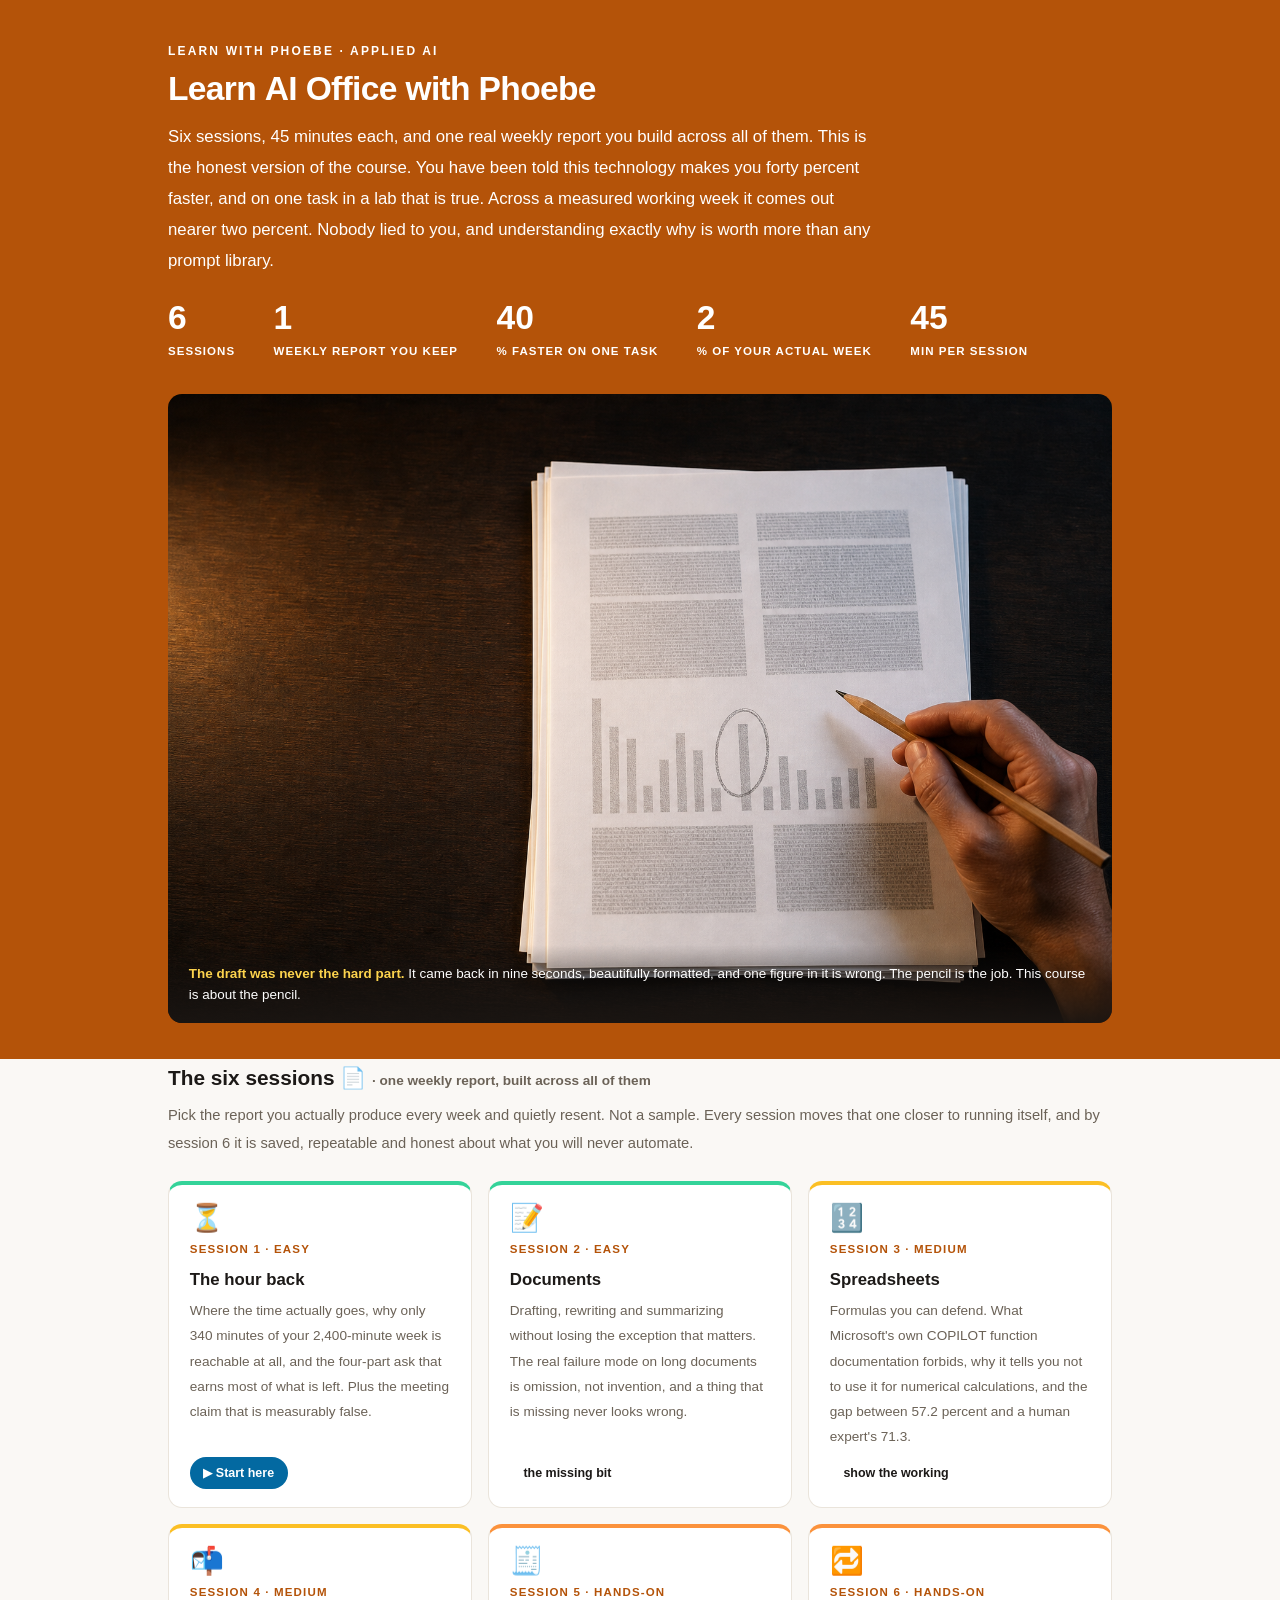
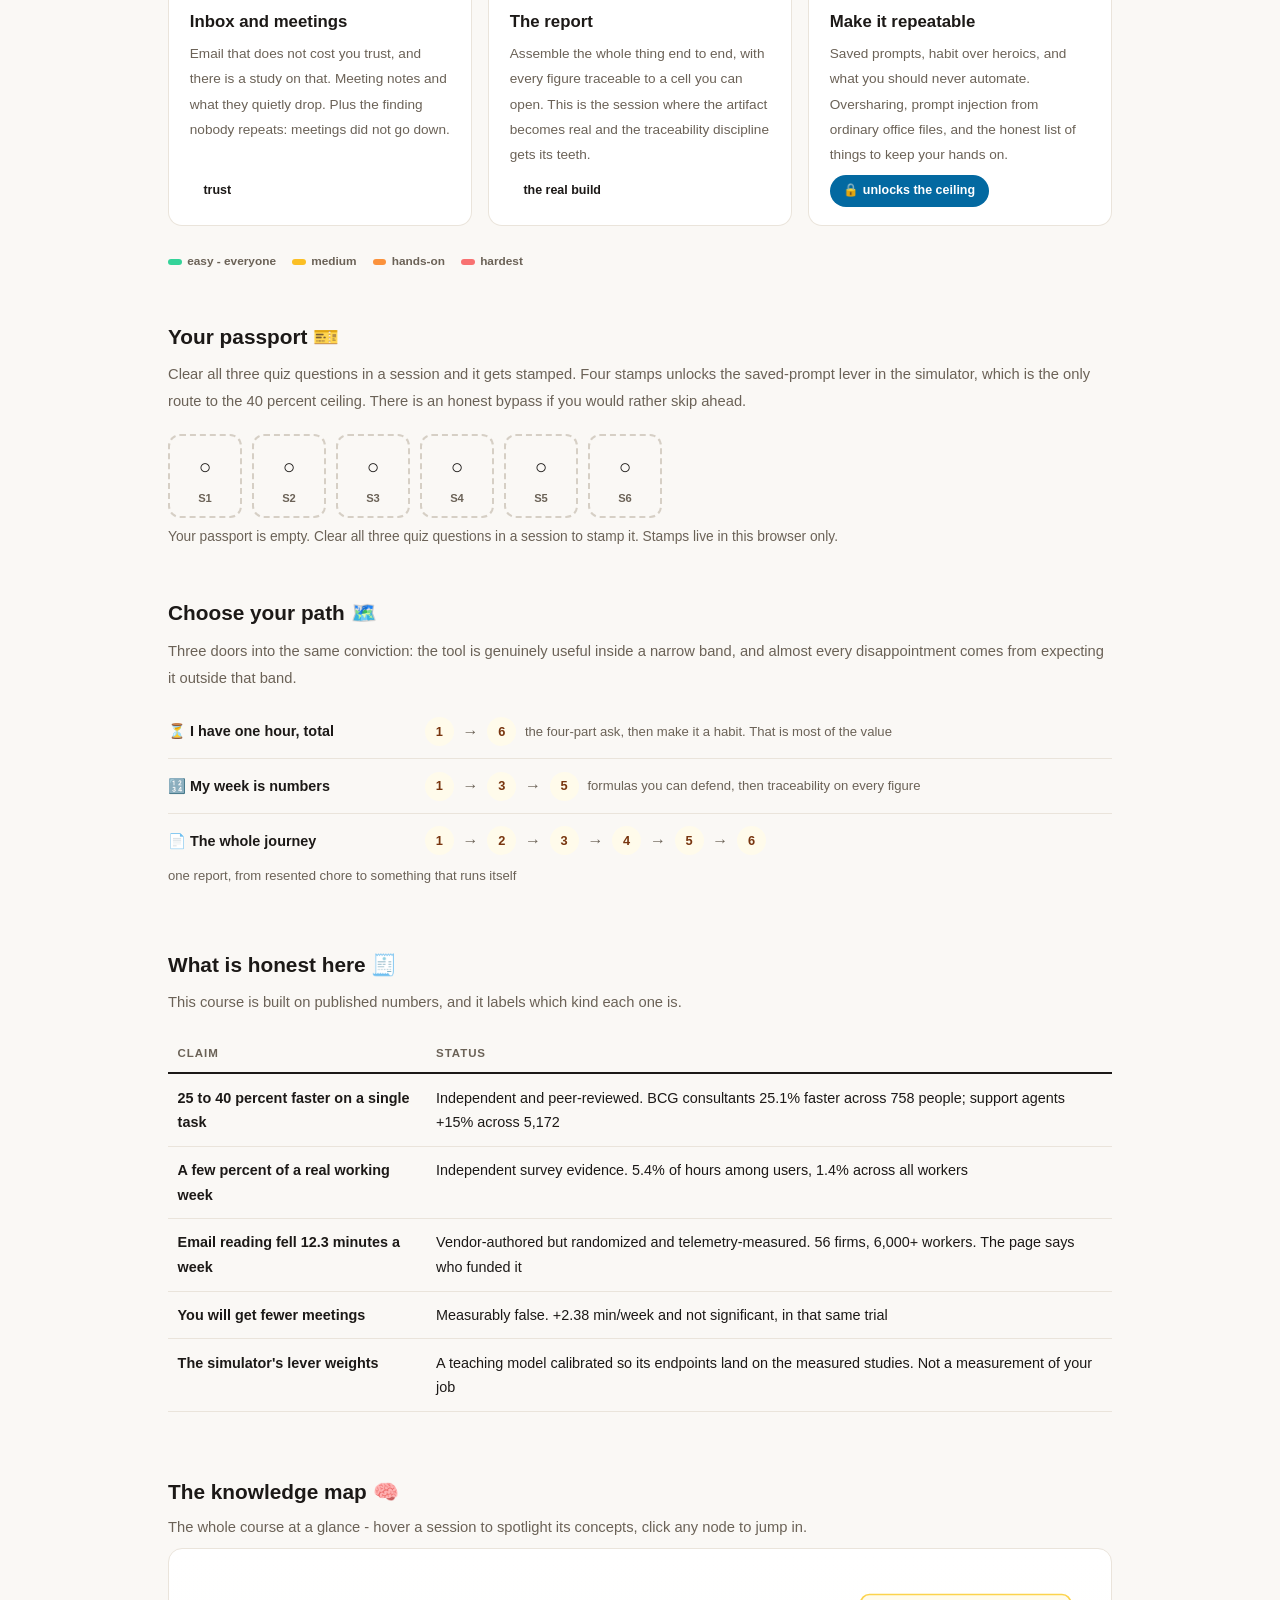
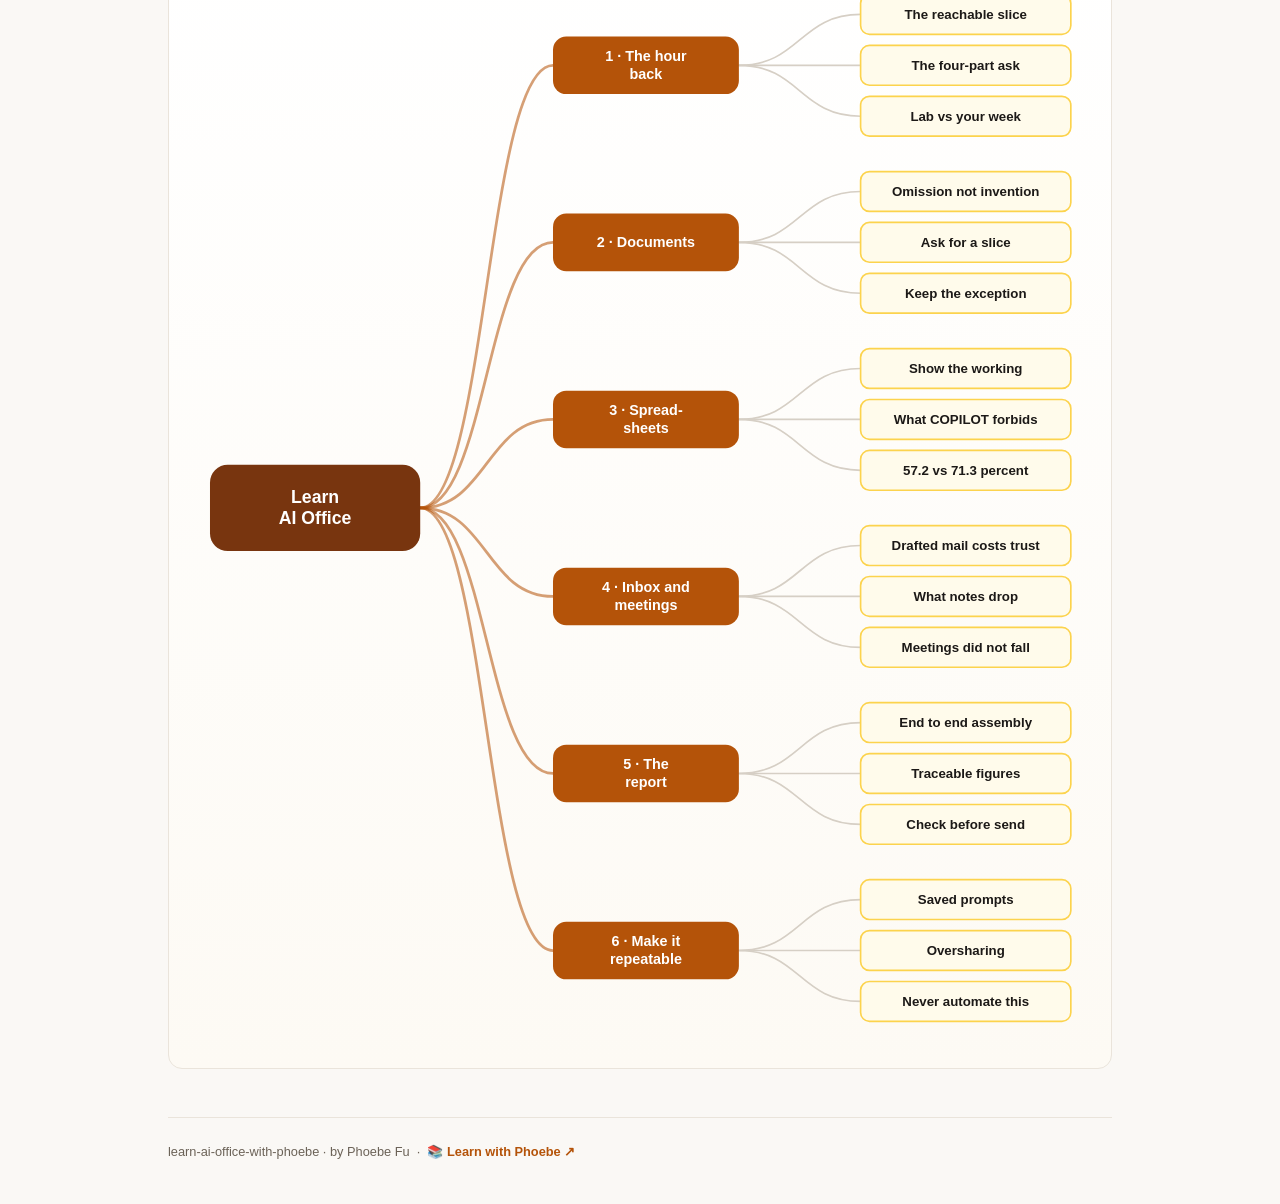
==== commit a0607755: "Light surfaces everywhere: lightbox, cheat panel, code boxes; contrast and phone-width fixes Every d" ====
--- a/index.html
+++ b/index.html
@@ -19,12 +19,12 @@
 <meta name="twitter:image" content="https://phoebefu6.github.io/learn-ai-office-with-phoebe/assets/og-cover.png">
 <!-- social:end -->
 <title>Learn AI Office with Phoebe</title>
-<link rel="stylesheet" href="assets/style.css?v=6">
+<link rel="stylesheet" href="assets/style.css?v=22">
 <style>
 
   .stats-row { display: flex; gap: 2.4rem; margin-top: 1.5rem; flex-wrap: wrap; }
   .stat b { display: block; font-size: 2.1rem; font-weight: 800; line-height: 1.05; font-variant-numeric: tabular-nums; }
-  .stat span { font-size: .72rem; opacity: .85; text-transform: uppercase; letter-spacing: .09em; font-weight: 600; }
+  .stat span { font-size: .72rem; opacity: 1; text-transform: uppercase; letter-spacing: .09em; font-weight: 600; }
 
   .course-grid { display: grid; grid-template-columns: repeat(auto-fit, minmax(17rem, 1fr)); gap: 1rem; margin-top: 1.5rem; }
   .course-card {
@@ -57,9 +57,9 @@
   .path { display: flex; gap: .55rem; align-items: center; padding: .75rem 0; border-bottom: .5px solid var(--hairline); flex-wrap: wrap; }
   .path:last-child { border-bottom: none; }
   .path b { min-width: 15.5rem; font-size: .9rem; }
-  .path .pstep { background: var(--indigo-50); color: var(--indigo); border-radius: 999px; padding: .16rem .68rem; font-weight: 700; font-size: .8rem; text-decoration: none; transition: all .12s ease; }
+  .path .pstep { background: var(--indigo-50); color: var(--indigo-deep); border-radius: 999px; padding: .16rem .68rem; font-weight: 700; font-size: .8rem; text-decoration: none; transition: all .12s ease; }
   .path .pstep:hover { background: var(--indigo); color: #fff; }
-  .path .parr { color: var(--faint); font-weight: 700; }
+  .path .parr { color: var(--muted); font-weight: 700; }
 
   .mm-section { margin-top: 1.6rem; }
   .mm-section h2 { font-size: 1.3rem; font-weight: 800; margin-bottom: .2rem; }
@@ -266,6 +266,6 @@
 };
 </script>
 <script src="assets/mindmap.js?v=1"></script>
-<script src="assets/app.js?v=1"></script>
+<script src="assets/app.js?v=22"></script>
 </body>
 </html>
--- a/assets/style.css
+++ b/assets/style.css
@@ -16,8 +16,8 @@
   --amber-ink: #062A43;
   --amber-50: #E8F3FA;
   --paper: #FAF8F5;
-  --code-bg: #1A1512;
-  --code-ink: #E8DFD5;
+  --code-bg: #FFFBEB;
+  --code-ink: #1C1917;
   --radius: 14px;
 }
 
@@ -47,7 +47,7 @@
   font-size: .75rem;
   letter-spacing: .18em;
   text-transform: uppercase;
-  opacity: .85;
+  opacity: 1;
   font-weight: 600;
 }
 .masthead h1 {
@@ -58,7 +58,7 @@
   letter-spacing: -.02em;
 }
 .masthead h1 .accent { color: inherit; }
-.masthead .sub { font-size: 1.05rem; opacity: .92; max-width: 44rem; }
+.masthead .sub { font-size: 1.05rem; opacity: 1; max-width: 44rem; }
 
 .chip-row { display: flex; flex-wrap: wrap; gap: .5rem; margin-top: 1.1rem; }
 .chip {
@@ -72,7 +72,7 @@
   white-space: nowrap;
 }
 .chip.level { background: #fff; color: var(--indigo); }
-.chip.audience { background: rgba(255,255,255,.16); color: #fff; border: 1px solid rgba(255,255,255,.35); }
+.chip.audience { background: rgba(255,255,255,.08); color: #fff; border: 1px solid rgba(255,255,255,.35); }
 .chip.time { background: var(--ink); color: #fff; font-variant-numeric: tabular-nums; }
 
 
@@ -209,7 +209,7 @@
 .pill.light { background: var(--indigo-50); color: var(--indigo); }
 .pill.inkpill { background: var(--ink); color: #fff; }
 .pill.amber, .pill.peach { background: var(--amber); color: #fff; }
-.pill.bare { color: var(--faint); }
+.pill.bare { color: var(--muted); }
 
 /* ---------- 4D grid ---------- */
 .grid-2 { display: grid; grid-template-columns: repeat(auto-fit, minmax(15rem, 1fr)); gap: .8rem; margin: .5rem 0 1rem; }
@@ -238,10 +238,11 @@
 table.clean td:first-child { font-weight: 600; }
 
 /* ---------- prompt boxes ---------- */
-.prompt-box {
+.prompt-box{
   position: relative;
-  background: var(--code-bg);
-  color: var(--code-ink);
+  background: #FFFBEB;
+  border: 1px solid #EAE4DB;
+  color: #1C1917;
   border-radius: var(--radius);
   padding: 1.1rem 1.2rem;
   margin: 1rem 0 1.2rem;
@@ -251,12 +252,12 @@
   white-space: pre-wrap;
   word-break: break-word;
 }
-.prompt-box .label {
+.prompt-box .label{
   position: absolute;
   top: -0.7rem;
   left: 1rem;
-  background: var(--indigo);
-  color: #fff;
+  background: #B45309;
+  color: #FFFFFF;
   font-family: "Inter", -apple-system, sans-serif;
   font-size: .68rem;
   font-weight: 700;
@@ -267,13 +268,13 @@
 }
 .prompt-box.bad .label { background: var(--faint); color: var(--ink); }
 .prompt-box.good .label { background: var(--amber); color: #fff; }
-.copy-btn {
+.copy-btn{
   position: absolute;
   top: .7rem;
   right: .7rem;
-  background: rgba(255,255,255,.1);
-  border: 1px solid rgba(255,255,255,.25);
-  color: #fff;
+  background: #FFFFFF;
+  border: 1px solid #EAE4DB;
+  color: #1C1917;
   border-radius: 999px;
   padding: .25rem .8rem;
   font-size: .72rem;
@@ -282,7 +283,7 @@
   font-family: "Inter", -apple-system, sans-serif;
   transition: background .15s ease;
 }
-.copy-btn:hover { background: rgba(255,255,255,.22); }
+.copy-btn:hover { background: #EAE4DB; }
 .copy-btn.copied { background: var(--amber); border-color: var(--amber); color: #fff; }
 
 /* ---------- demo steps ---------- */
@@ -372,11 +373,11 @@
   gap: .4rem;
 }
 
-.lightbox {
+.lightbox{
   position: fixed;
   inset: 0;
   z-index: 100;
-  background: rgba(28,25,23,.9);
+  background: rgba(250,248,245,.97);
   display: none;
   align-items: center;
   justify-content: center;
@@ -384,8 +385,10 @@
   cursor: zoom-out;
 }
 .lightbox.open { display: flex; }
-.lightbox .inner {
+.lightbox .inner{
   background: #fff;
+  border: 1px solid #EAE4DB;
+  box-shadow: 0 10px 40px rgba(28,25,23,.14);
   border-radius: var(--radius);
   padding: 2rem;
   max-width: 94vw;
@@ -393,13 +396,12 @@
   overflow: auto;
 }
 .lightbox .inner svg, .lightbox .inner img { width: min(88vw, 70rem); height: auto; }
-.lightbox .close-hint {
+.lightbox .close-hint{
   position: fixed;
   top: 1rem; right: 1.4rem;
-  color: #fff;
+  color: #1C1917;
   font-size: .8rem;
   font-weight: 600;
-  opacity: .8;
 }
 
 /* ---------- courses covered ---------- */
@@ -418,19 +420,20 @@
 .covered-row .note { margin-left: auto; color: var(--muted); font-size: .78rem; text-align: right; }
 
 /* ---------- cheat sheet footer ---------- */
-.cheat {
-  background: var(--ink);
-  color: #fff;
+.cheat{
+  background: #FFFBEB;
+  border: 1px solid #EAE4DB;
+  color: #1C1917;
   border-radius: var(--radius);
   padding: 1.6rem 1.6rem 1.3rem;
   margin-top: 3rem;
 }
 .cheat h3 { font-size: 1.1rem; margin-bottom: 1rem; }
-.cheat h3 span { color: var(--indigo-soft); }
+.cheat h3 span { color: #B45309; }
 .cheat .grid-2 { gap: 1rem; }
 .cheat .cheat-item { border-left: 3px solid var(--indigo-mid); padding-left: .8rem; }
-.cheat .cheat-item b { display: block; font-size: .85rem; color: var(--indigo-soft); }
-.cheat .cheat-item span { font-size: .82rem; opacity: .85; }
+.cheat .cheat-item b { display: block; font-size: .85rem; color: #78350F; }
+.cheat .cheat-item span { font-size: .82rem; color: #6B6257; }
 
 footer.pagefoot {
   border-top: 1px solid var(--hairline);
@@ -525,7 +528,7 @@
   margin-top: 1.1rem;
   flex-wrap: wrap;
 }
-.journey .jlabel { font-size: .7rem; font-weight: 700; text-transform: uppercase; letter-spacing: .09em; opacity: .8; margin-right: .3rem; }
+.journey .jlabel { font-size: .7rem; font-weight: 700; text-transform: uppercase; letter-spacing: .09em; opacity: 1; margin-right: .3rem; }
 .journey a {
   width: 1.7rem; height: 1.7rem;
   border-radius: 999px;
@@ -1123,7 +1126,7 @@
   transition: all .18s ease;
 }
 .pp-stamp:hover { border-color: var(--indigo-soft); }
-.pp-stamp i { font-size: 1.3rem; font-style: normal; opacity: .35; }
+.pp-stamp i { font-size: 1.3rem; font-style: normal; opacity: 1; }
 .pp-stamp b { font: 800 0.7rem Inter, sans-serif; }
 .pp-stamp.got {
   border-style: solid; border-color: var(--indigo);
@@ -1344,3 +1347,28 @@
 }
 
 .callout.warn { background: #FEF2F2; border-left: 4px solid #B91C1C; }
+
+/* layout-patch-3: phone-width overflow (2026-10-10) */
+.sql-bar { flex-wrap: wrap; }
+@media (max-width: 480px) {
+  .covered-row { flex-wrap: wrap; }
+  .covered-row .note { margin-left: 0; text-align: left; flex-basis: 100%; }
+  details.card summary { flex-wrap: wrap; }
+  details.card summary .mini { white-space: normal; }
+  .wk, .sqlbox, .prompt-box, pre { max-width: 100%; overflow-x: auto; }
+  .mono, code, strong, .note { overflow-wrap: anywhere; }
+  select, input[type=range], label { max-width: 100%; }
+  canvas, svg, img { max-width: 100%; height: auto; }
+  .tree-kids, .tree-node-wrap, .tree-node, .rb-night, .al-row, .gd-field, .tl-row, .sl-row { max-width: 100%; overflow-x: auto; }
+  .tl-cols, .sl-cols, .bb-cols, .ev-cols, [class$="-cols"] { grid-template-columns: 1fr !important; display: grid; }
+  .tl-cols > *, .sl-cols > *, [class$="-cols"] > * { min-width: 0; max-width: 100%; }
+  .mono { white-space: normal; }
+  .er-w, .bb-lab, .tl-lev, .sl-lev { max-width: 100%; white-space: normal; }
+}
+/* contrast-patch-2b */
+.cheat a { color: var(--indigo-deep, var(--ink)); }
+.chip.audience { background: transparent; border-color: rgba(255,255,255,.55); }
+.masthead a, .masthead .sub a { color: #fff; text-decoration: underline; text-underline-offset: 2px; }
+.prompt-box b, .prompt-box strong { color: var(--indigo-deep, var(--ink)); }
+.prompt-box span, .prompt-box em, .prompt-box i { color: inherit; }
+.pp-stamp i { color: var(--ink); }
